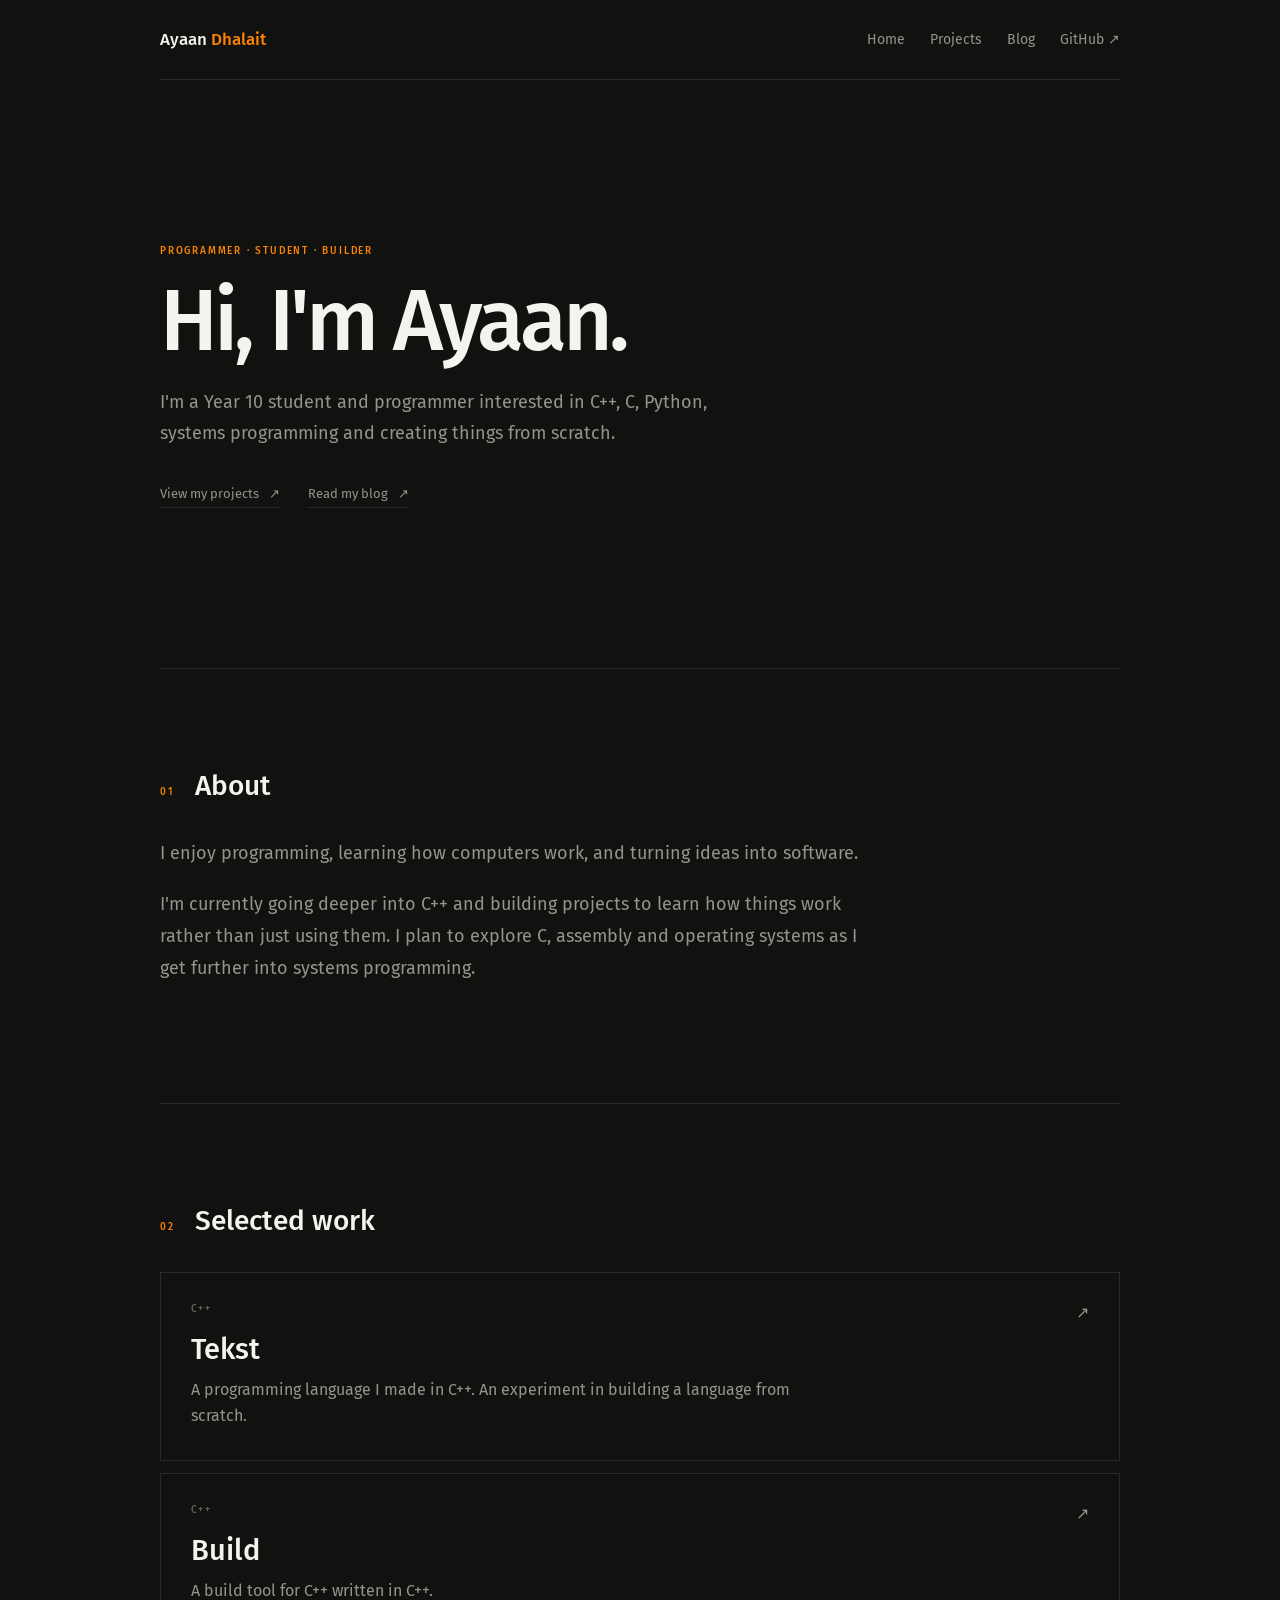
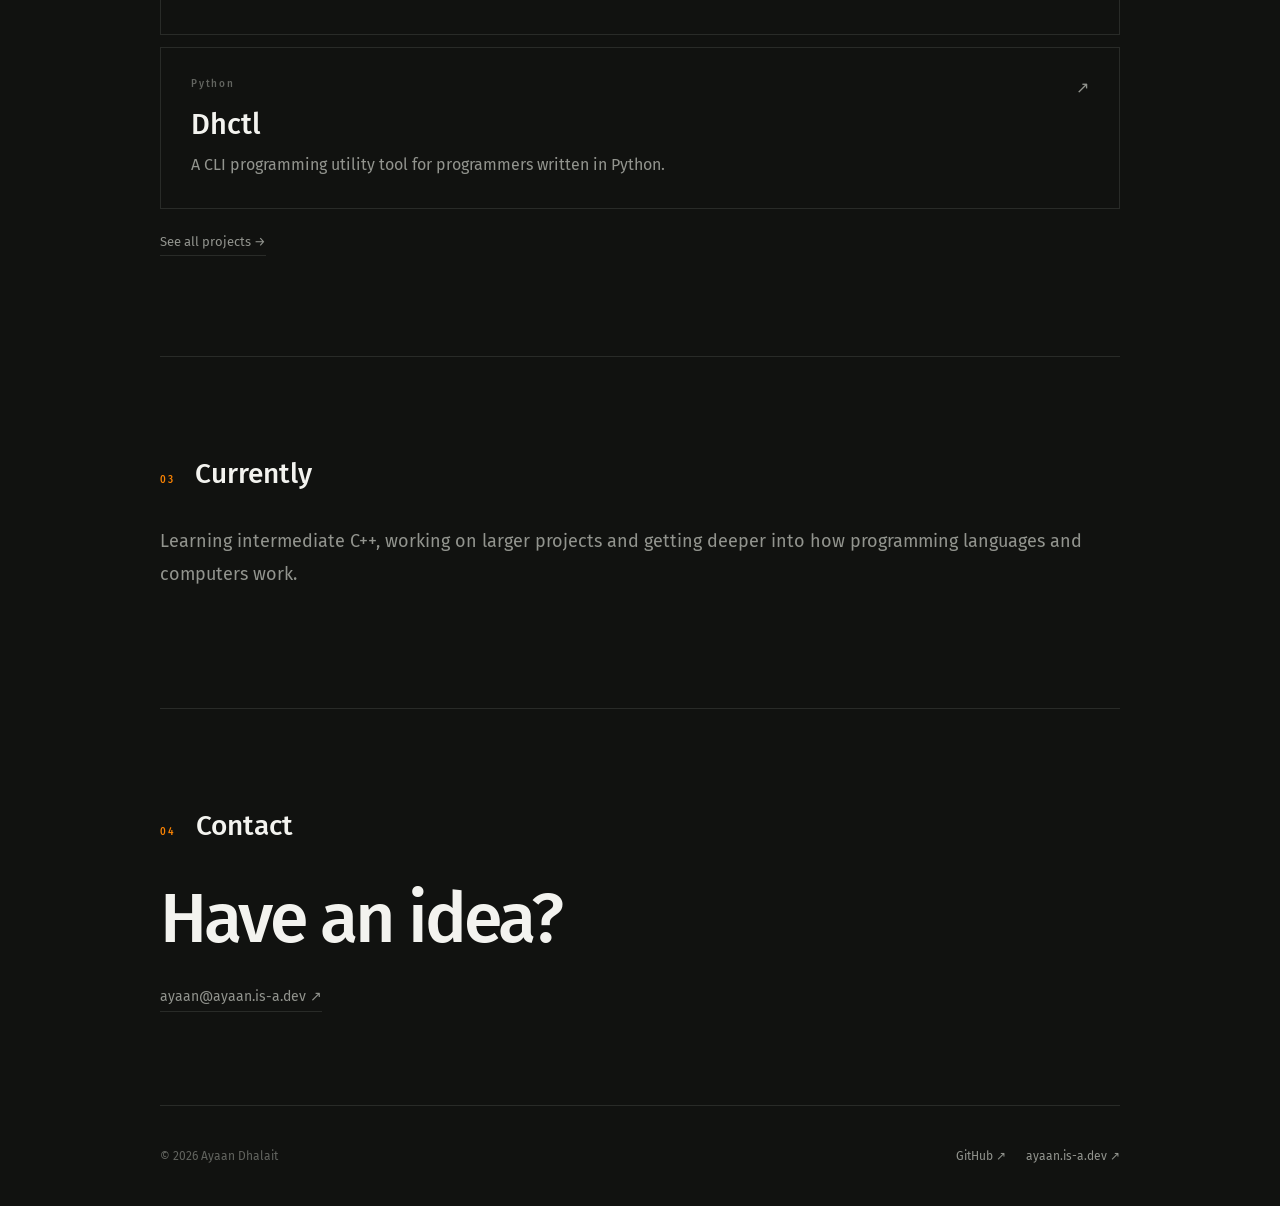
==== index.html @ 5a0cded9 "Add files via upload" ====
<!DOCTYPE html>
<html lang="en">
<head>
    <meta charset="UTF-8">
    <meta name="viewport" content="width=device-width, initial-scale=1.0">
    <title>Ayaan Dhalait</title>
    <link rel="stylesheet" href="/styles.css">
    <link rel="icon" type="image/x-icon" href="/favicon.ico">
</head>
<body>
    <main>
        <header>
            <a href="/" class="name">Ayaan <span>Dhalait</span></a>
            <nav>
                <a href="/">Home</a>
                <a href="/projects/">Projects</a>
                <a href="/blog/">Blog</a>
                <a href="https://github.com/ayaandh" target="_blank">GitHub ↗</a>
            </nav>
        </header>

        <section class="hero">
            <p class="eyebrow">PROGRAMMER · STUDENT · BUILDER</p>
            <h1>Hi, I'm Ayaan.</h1>
            <p class="intro">I'm a Year 10 student and programmer interested in C++, C, Python, systems programming and creating things from scratch.</p>
            <div class="links">
                <a href="/projects/">View my projects <span>↗</span></a>
                <a href="/blog/">Read my blog <span>↗</span></a>
            </div>
        </section>

        <section>
            <div class="section-title"><span>01</span><h2>About</h2></div>
            <div class="about">
                <p>I enjoy programming, learning how computers work, and turning ideas into software.</p>
                <p>I'm currently going deeper into C++ and building projects to learn how things work rather than just using them. I plan to explore C, assembly and operating systems as I get further into systems programming.</p>
            </div>
        </section>

        <section>
            <div class="section-title"><span>02</span><h2>Selected work</h2></div>
            <div class="projects">
                <a class="project" href="https://github.com/ayaandh/Tekst" target="_blank">
                    <div><p class="type">C++</p><h3>Tekst</h3><p>A programming language I made in C++. An experiment in building a language from scratch.</p></div>
                    <span class="arrow">↗</span>
                </a>
                <a class="project" href="https://github.com/ayaandh/Build" target="_blank">
                    <div><p class="type">C++</p><h3>Build</h3><p>A build tool for C++ written in C++.</p></div>
                    <span class="arrow">↗</span>
                </a>
                <a class="project" href="https://github.com/ayaandh/dhctl-source-code" target="_blank">
                    <div><p class="type">Python</p><h3>Dhctl</h3><p>A CLI programming utility tool for programmers written in Python.</p></div>
                    <span class="arrow">↗</span>
                </a>
            </div>
            <a class="more" href="/projects/">See all projects →</a>
        </section>

        <section class="now">
            <div class="section-title"><span>03</span><h2>Currently</h2></div>
            <p>Learning intermediate C++, working on larger projects and getting deeper into how programming languages and computers work.</p>
        </section>

        <section class="contact">
            <div class="section-title"><span>04</span><h2>Contact</h2></div>
            <h2 class="contact-title">Have an idea?</h2>
            <a href="mailto:ayaan@ayaan.is-a.dev">ayaan@ayaan.is-a.dev ↗</a>
        </section>

        <footer>
            <span>© 2026 Ayaan Dhalait</span>
            <div><a href="https://github.com/ayaandh" target="_blank">GitHub ↗</a><a href="https://ayaan.is-a.dev" target="_blank">ayaan.is-a.dev ↗</a></div>
        </footer>
    </main>
</body>
</html>
---- styles.css ----
@import url('https://fonts.googleapis.com/css2?family=Fira+Sans:wght@400;500;600&display=swap');

:root {
    --bg: #111210;
    --text: #f3f3ef;
    --muted: #92948e;
    --dim: #62645f;
    --border: #292b28;
    --hover: #171916;
    --orange: #fc8403;
}

* {
    box-sizing: border-box;
}

html {
    scroll-behavior: smooth;
}

body {
    margin: 0;
    background: var(--bg);
    color: var(--text);
    font-family: "Fira Sans", sans-serif;
}

main {
    width: min(960px, calc(100% - 40px));
    margin: auto;
}

a {
    color: inherit;
    text-decoration: none;
}

header {
    height: 80px;
    display: flex;
    align-items: center;
    justify-content: space-between;
    border-bottom: 1px solid var(--border);
}

.name {
    font-size: 17px;
    font-weight: 500;
}

.name span,
.eyebrow,
.type,
.section-title span {
    color: var(--orange);
}

nav {
    display: flex;
    gap: 25px;
}

nav a {
    color: var(--muted);
    font-size: 14px;
}

nav a:hover,
footer a:hover,
.links a:hover,
.more:hover {
    color: var(--text);
}

.hero {
    padding: 155px 0 160px;
    border-bottom: 1px solid var(--border);
}

.small-hero {
    padding: 125px 0 120px;
}

.eyebrow,
.type,
.section-title span {
    font-size: 10px;
    font-weight: 500;
    letter-spacing: 1.8px;
}

.hero h1 {
    margin: 22px 0;
    font-size: clamp(50px, 8vw, 86px);
    line-height: 1;
    font-weight: 500;
    letter-spacing: -4px;
}

.intro {
    max-width: 610px;
    margin: 0;
    color: var(--muted);
    font-size: 18px;
    line-height: 1.7;
}

.links {
    display: flex;
    gap: 28px;
    margin-top: 38px;
}

.links a,
.more {
    font-size: 13px;
    color: var(--muted);
    border-bottom: 1px solid var(--border);
    padding-bottom: 6px;
}

.links span {
    margin-left: 7px;
}

section:not(.hero) {
    padding: 100px 0;
    border-bottom: 1px solid var(--border);
}

.section-title {
    display: flex;
    align-items: baseline;
    gap: 20px;
    margin-bottom: 35px;
}

.section-title h2 {
    margin: 0;
    font-size: 28px;
    font-weight: 500;
}

.about {
    max-width: 700px;
}

.about p,
.now > p {
    margin: 0 0 18px;
    color: var(--muted);
    font-size: 18px;
    line-height: 1.8;
}

.projects {
    display: grid;
    gap: 12px;
}

.project {
    position: relative;
    display: block;
    padding: 30px;
    border: 1px solid var(--border);
    transition: background .2s ease, border-color .2s ease, transform .2s ease;
}

.project:hover {
    background: var(--hover);
    border-color: #383b36;
    transform: translateY(-2px);
}

.type {
    margin: 0 0 17px;
    color: var(--dim);
}

.project h3,
.post h3 {
    margin: 0 0 10px;
    font-size: 29px;
    font-weight: 500;
}

.project div > p:last-child,
.post div > p:last-child {
    max-width: 650px;
    margin: 0;
    color: var(--muted);
    line-height: 1.65;
}

.arrow {
    position: absolute;
    top: 30px;
    right: 30px;
    color: var(--muted);
}

.more {
    display: inline-block;
    margin-top: 25px;
}

.contact-title {
    margin: 0 0 25px;
    font-size: clamp(44px, 7vw, 70px);
    font-weight: 500;
    letter-spacing: -3px;
}

.contact > a {
    color: var(--muted);
    font-size: 14px;
    border-bottom: 1px solid var(--border);
    padding-bottom: 6px;
}

.post-list {
    border-top: 1px solid var(--border);
}

.post {
    display: grid;
    grid-template-columns: 55px 1fr;
    gap: 10px;
    padding: 30px 0;
    border-bottom: 1px solid var(--border);
}

.post > span {
    color: var(--orange);
    font-size: 11px;
}

.post .type {
    margin-top: 0;
}

footer {
    min-height: 100px;
    display: flex;
    align-items: center;
    justify-content: space-between;
    color: var(--dim);
    font-size: 12px;
}

footer div {
    display: flex;
    gap: 20px;
}

footer a {
    color: var(--muted);
}

@media (max-width: 600px) {
    main {
        width: calc(100% - 28px);
    }

    header {
        height: 72px;
    }

    nav {
        gap: 14px;
    }

    nav a:nth-child(4) {
        display: none;
    }

    .hero {
        padding: 110px 0 115px;
    }

    .small-hero {
        padding: 100px 0;
    }

    .hero h1 {
        font-size: 52px;
        letter-spacing: -3px;
    }

    .intro,
    .about p,
    .now > p {
        font-size: 16px;
    }

    .links {
        flex-direction: column;
        align-items: flex-start;
        gap: 18px;
    }

    section:not(.hero) {
        padding: 75px 0;
    }

    .project {
        padding: 25px;
    }

    .project h3,
    .post h3 {
        font-size: 25px;
    }

    footer {
        align-items: flex-start;
        flex-direction: column;
        justify-content: center;
        gap: 15px;
    }
}

main > h1,
main > p {
    width: 100%;
    max-width: 680px;
    margin-left: auto;
    margin-right: auto;
}

main > h1 {
    margin-top: 110px;
    margin-bottom: 45px;
    font-size: clamp(48px, 7vw, 76px);
    line-height: 1.02;
    font-weight: 500;
    letter-spacing: -3px;
}

main > p {
    margin-top: 0;
    margin-bottom: 28px;
    color: var(--muted);
    font-size: 18px;
    line-height: 1.8;
}

main > p:first-of-type {
    color: #c1c2bc;
}

main > p:last-of-type {
    margin-bottom: 110px;
}

@media (max-width: 600px) {
    main > h1,
    main > p {
        max-width: 100%;
    }

    main > h1 {
        margin-top: 75px;
        margin-bottom: 35px;
        font-size: 48px;
        letter-spacing: -2.5px;
    }

    main > p {
        font-size: 16px;
        line-height: 1.8;
    }

    main > p:last-of-type {
        margin-bottom: 75px;
    }
}
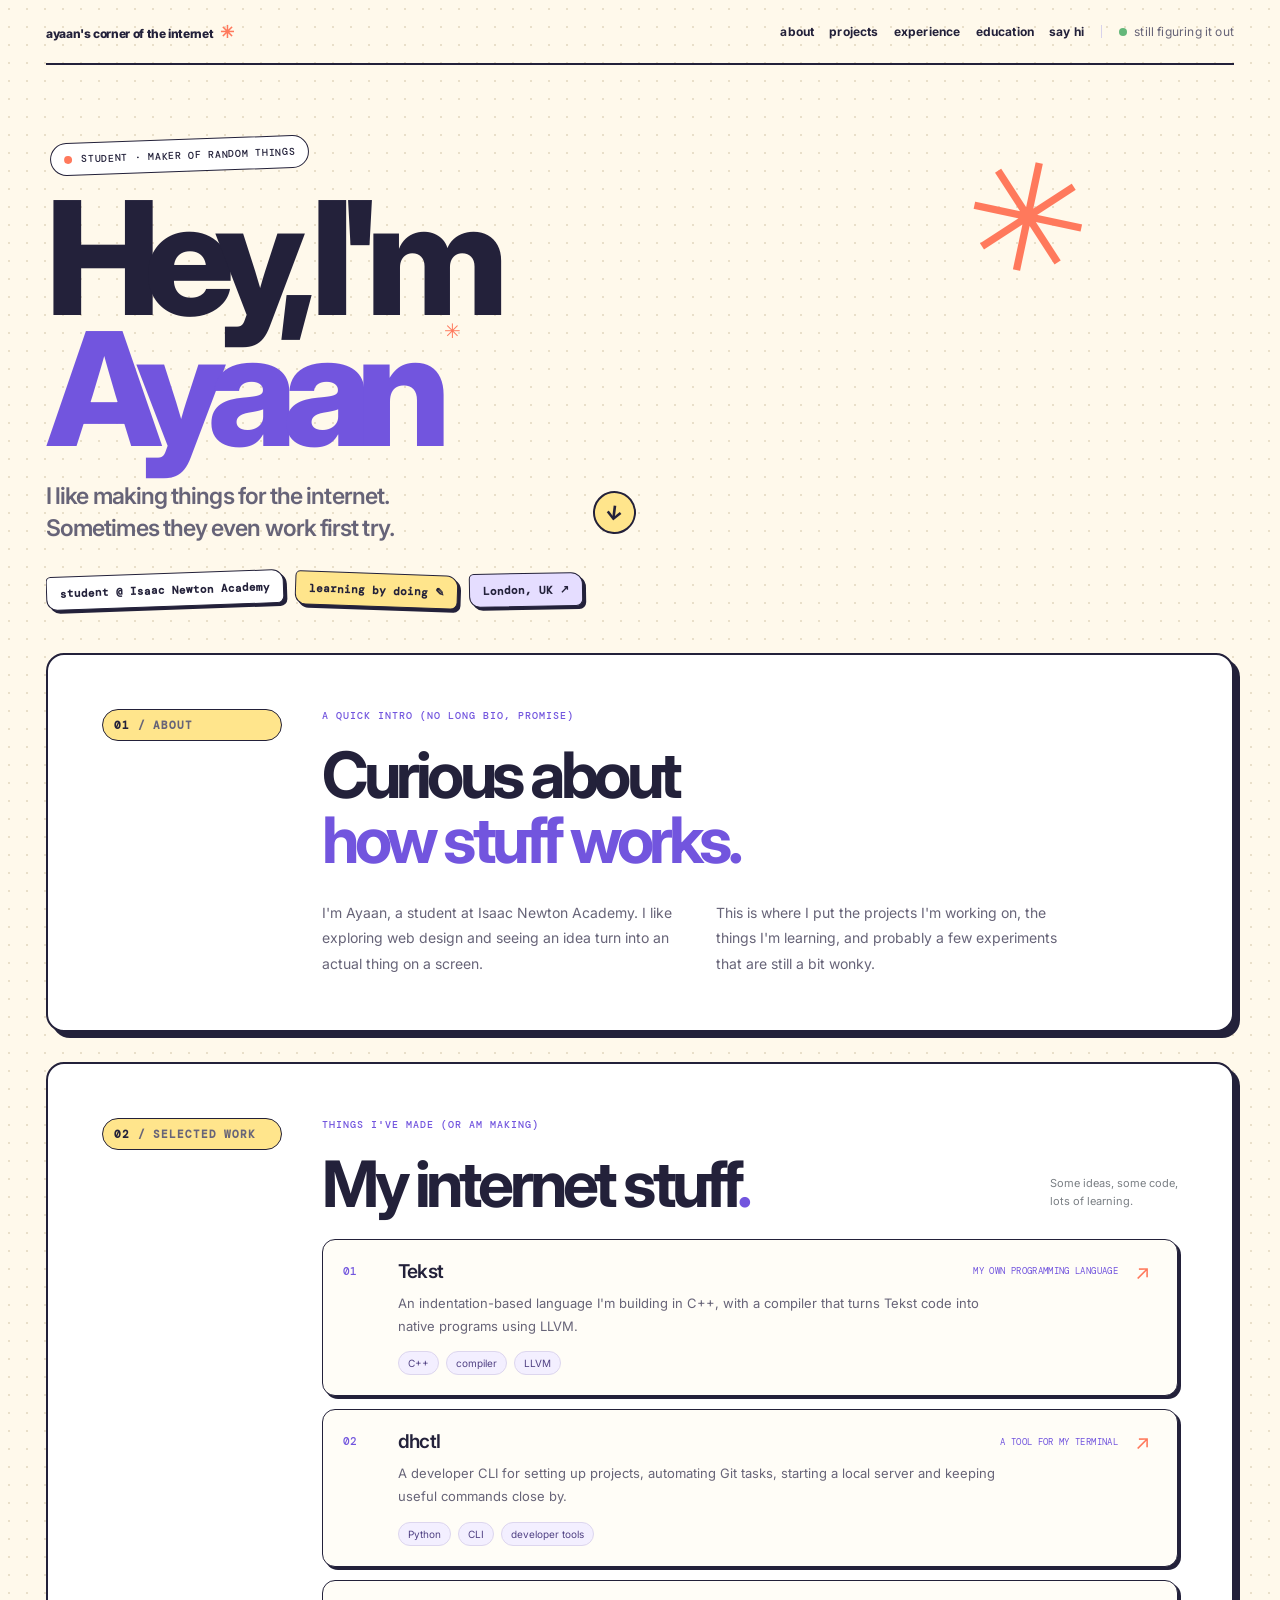
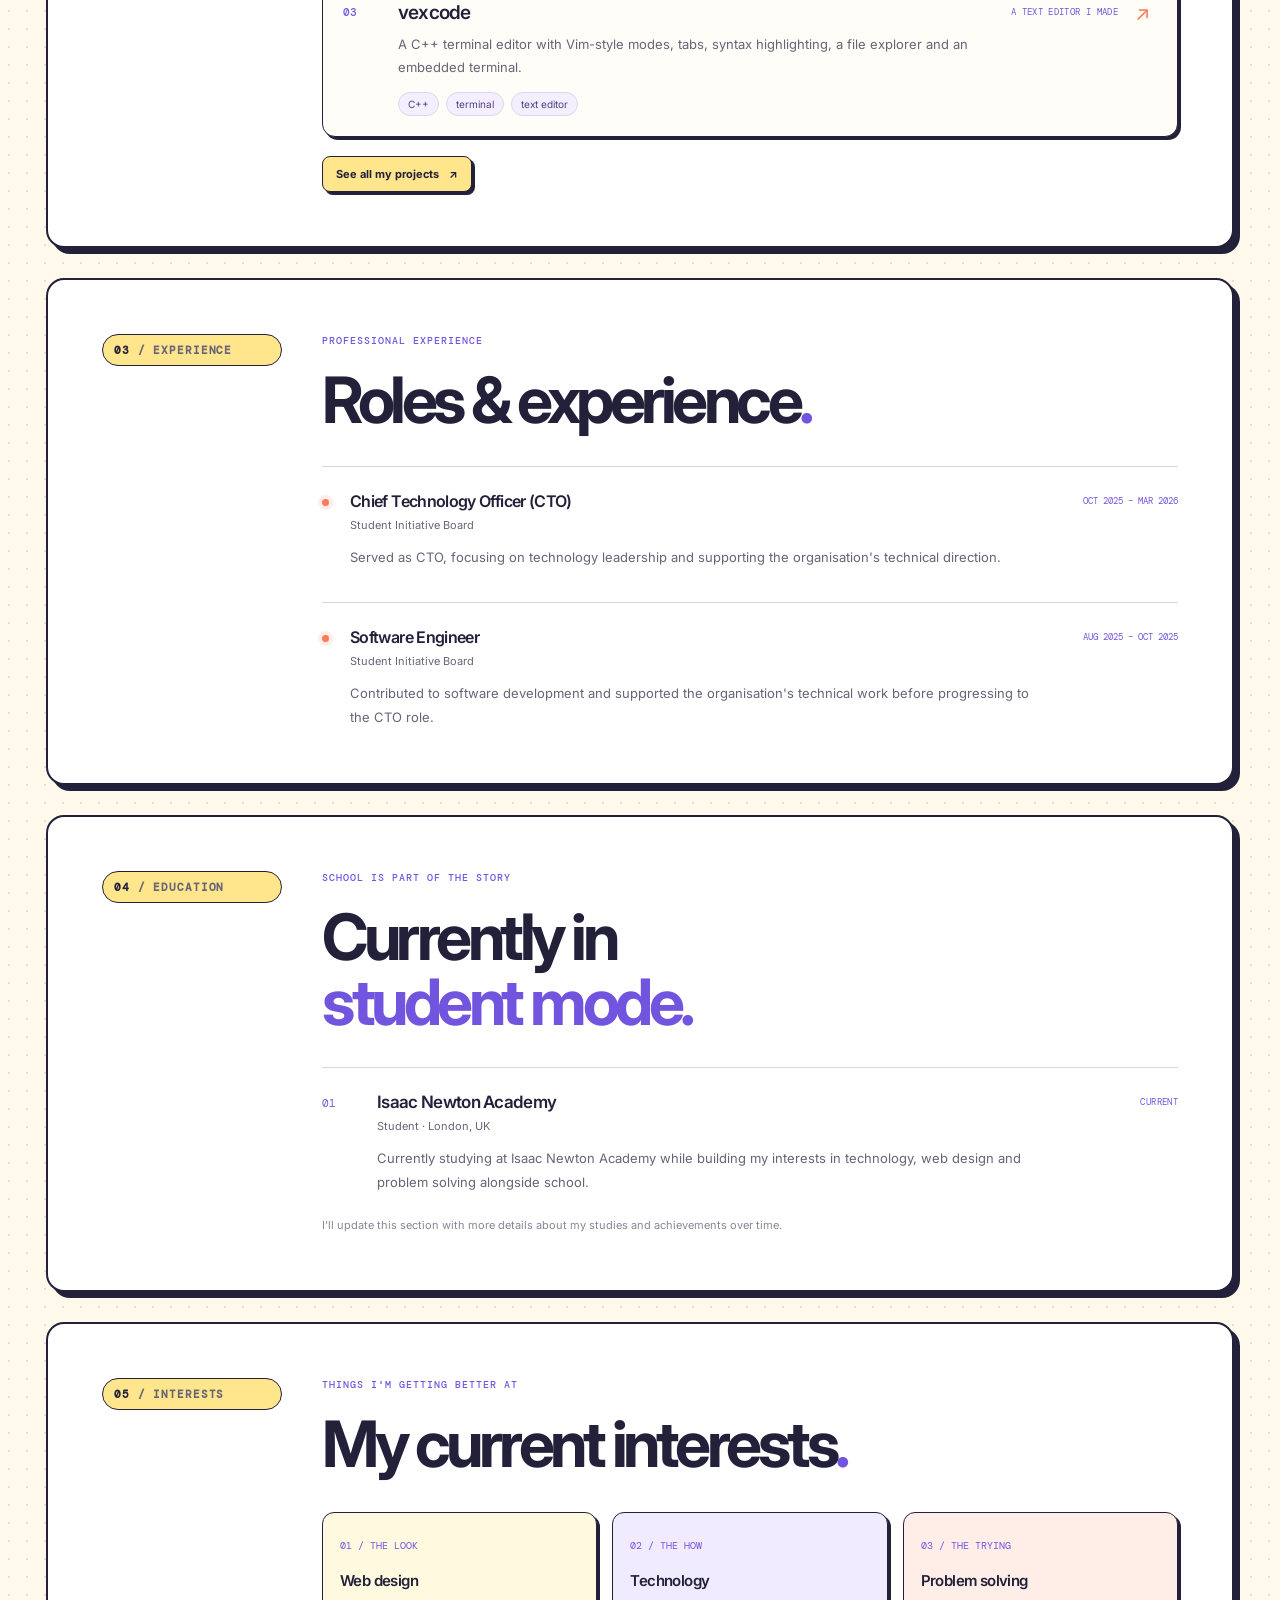
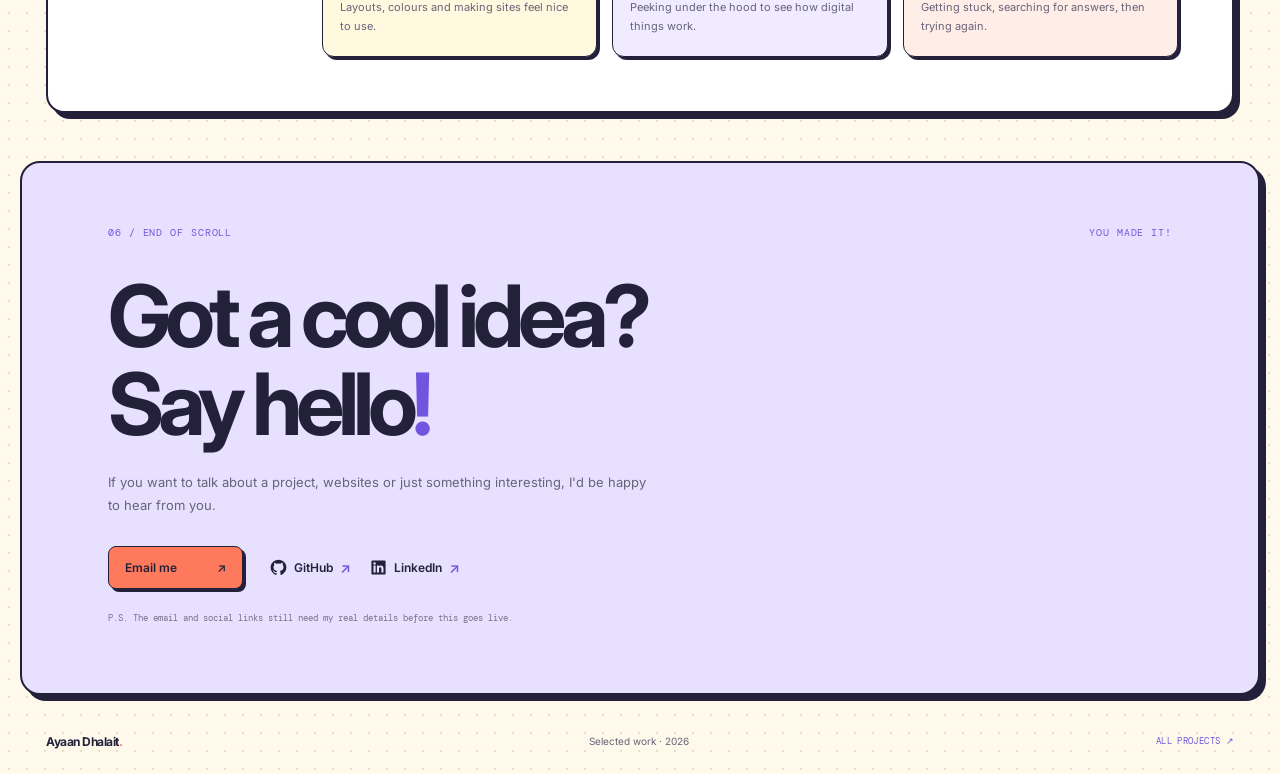
==== commit f3393fb8: "added new version" ====
--- a/index.html
+++ b/index.html
@@ -1,76 +1,173 @@
 <!DOCTYPE html>
 <html lang="en">
 <head>
-    <meta charset="UTF-8">
-    <meta name="viewport" content="width=device-width, initial-scale=1.0">
-    <title>Ayaan Dhalait</title>
-    <link rel="stylesheet" href="/styles.css">
-    <link rel="icon" type="image/x-icon" href="/favicon.ico">
+  <meta charset="UTF-8">
+  <meta name="viewport" content="width=device-width, initial-scale=1">
+  <meta name="description" content="Ayaan Dhalait — student portfolio, projects and interests in technology.">
+  <title>Ayaan Dhalait — Portfolio</title>
+  <link rel="stylesheet" href="style.css">
+  <script src="script.js" defer></script>
 </head>
 <body>
-    <main>
-        <header>
-            <a href="/" class="name">Ayaan <span>Dhalait</span></a>
-            <nav>
-                <a href="/">Home</a>
-                <a href="/projects/">Projects</a>
-                <a href="/blog/">Blog</a>
-                <a href="https://github.com/ayaandh" target="_blank">GitHub ↗</a>
-            </nav>
-        </header>
+  <header class="masthead" id="top">
+    <a class="place" href="#top">ayaan's corner of the internet <span aria-hidden="true">✳</span></a>
+    <div class="top-right">
+      <nav class="site-nav" aria-label="Main navigation">
+        <a href="#about">about</a>
+        <a href="projects/">projects</a>
+        <a href="#experience">experience</a>
+        <a href="#education">education</a>
+        <a href="#contact">say hi</a>
+      </nav>
+      <span class="top-rule" aria-hidden="true"></span>
+      <span class="availability"><i></i> still figuring it out</span>
+    </div>
+  </header>
 
-        <section class="hero">
-            <p class="eyebrow">PROGRAMMER · STUDENT · BUILDER</p>
-            <h1>Hi, I'm Ayaan.</h1>
-            <p class="intro">I'm a Year 10 student and programmer interested in C++, C, Python, systems programming and creating things from scratch.</p>
-            <div class="links">
-                <a href="/projects/">View my projects <span>↗</span></a>
-                <a href="/blog/">Read my blog <span>↗</span></a>
-            </div>
-        </section>
+  <main>
+    <section class="hero">
+      <div class="hero-kicker"><span class="blue-mark"></span> STUDENT · MAKER OF RANDOM THINGS</div>
+      <h1>Hey, I'm<br><span>Ayaan</span><sup>✳</sup></h1>
+      <div class="hero-bottom">
+        <p class="hero-statement">I like making things for the internet.<br>Sometimes they even work first try.</p>
+        <a class="round-link" href="#projects" aria-label="See my projects">↓</a>
+      </div>
+      <div class="hero-stickers" aria-label="A few things about me">
+        <span class="sticker sticker-school">student @ Isaac Newton Academy</span>
+        <span class="sticker sticker-learning">learning by doing ✎</span>
+        <span class="sticker sticker-location">London, UK ↗</span>
+      </div>
+      <span class="hero-spark" aria-hidden="true">✳</span>
+    </section>
+    <section class="content-section about" id="about">
+      <div class="section-index">01 <span>/ ABOUT</span></div>
+      <div class="section-main">
+        <p class="overline">A QUICK INTRO (NO LONG BIO, PROMISE)</p>
+        <h2>Curious about<br><span>how stuff works.</span></h2>
+        <div class="about-copy">
+          <p>I'm Ayaan, a student at Isaac Newton Academy. I like exploring web design and seeing an idea turn into an actual thing on a screen.</p>
+          <p>This is where I put the projects I'm working on, the things I'm learning, and probably a few experiments that are still a bit wonky.</p>
+        </div>
+      </div>
+    </section>
 
-        <section>
-            <div class="section-title"><span>01</span><h2>About</h2></div>
-            <div class="about">
-                <p>I enjoy programming, learning how computers work, and turning ideas into software.</p>
-                <p>I'm currently going deeper into C++ and building projects to learn how things work rather than just using them. I plan to explore C, assembly and operating systems as I get further into systems programming.</p>
-            </div>
-        </section>
+    <section class="content-section projects" id="projects">
+      <div class="section-index">02 <span>/ SELECTED WORK</span></div>
+      <div class="section-main">
+        <div class="section-heading-row">
+          <div>
+                <p class="overline">THINGS I'VE MADE (OR AM MAKING)</p>
+                <h2>My internet stuff<span class="blue-period">.</span></h2>
+          </div>
+              <p class="heading-note">Some ideas, some code,<br>lots of learning.</p>
+        </div>
+        <article class="project">
+          <div class="project-id">01</div>
+          <div class="project-info">
+                <div class="project-title-row"><h3>Tekst</h3><span class="status">MY OWN PROGRAMMING LANGUAGE</span></div>
+                <p>An indentation-based language I'm building in C++, with a compiler that turns Tekst code into native programs using LLVM.</p>
+                <div class="chips"><span>C++</span><span>compiler</span><span>LLVM</span></div>
+          </div>
+              <a class="project-symbol" href="https://github.com/ayaandh/Tekst" target="_blank" rel="noreferrer" aria-label="View Tekst on GitHub">↗</a>
+        </article>
+        <article class="project">
+          <div class="project-id">02</div>
+          <div class="project-info">
+                <div class="project-title-row"><h3>dhctl</h3><span class="status">A TOOL FOR MY TERMINAL</span></div>
+                <p>A developer CLI for setting up projects, automating Git tasks, starting a local server and keeping useful commands close by.</p>
+                <div class="chips"><span>Python</span><span>CLI</span><span>developer tools</span></div>
+          </div>
+              <a class="project-symbol" href="https://github.com/ayaandh/dhctl-source-code" target="_blank" rel="noreferrer" aria-label="View dhctl source code on GitHub">↗</a>
+        </article>
+        <article class="project">
+          <div class="project-id">03</div>
+          <div class="project-info">
+                <div class="project-title-row"><h3>vexcode</h3><span class="status">A TEXT EDITOR I MADE</span></div>
+                <p>A C++ terminal editor with Vim-style modes, tabs, syntax highlighting, a file explorer and an embedded terminal.</p>
+                <div class="chips"><span>C++</span><span>terminal</span><span>text editor</span></div>
+          </div>
+              <a class="project-symbol" href="https://github.com/ayaandh/vexcode" target="_blank" rel="noreferrer" aria-label="View vexcode on GitHub">↗</a>
+        </article>
+        <a class="all-projects-link" href="projects/">See all my projects <span aria-hidden="true">↗</span></a>
+      </div>
+    </section>
 
-        <section>
-            <div class="section-title"><span>02</span><h2>Selected work</h2></div>
-            <div class="projects">
-                <a class="project" href="https://github.com/ayaandh/Tekst" target="_blank">
-                    <div><p class="type">C++</p><h3>Tekst</h3><p>A programming language I made in C++. An experiment in building a language from scratch.</p></div>
-                    <span class="arrow">↗</span>
-                </a>
-                <a class="project" href="https://github.com/ayaandh/Build" target="_blank">
-                    <div><p class="type">C++</p><h3>Build</h3><p>A build tool for C++ written in C++.</p></div>
-                    <span class="arrow">↗</span>
-                </a>
-                <a class="project" href="https://github.com/ayaandh/dhctl-source-code" target="_blank">
-                    <div><p class="type">Python</p><h3>Dhctl</h3><p>A CLI programming utility tool for programmers written in Python.</p></div>
-                    <span class="arrow">↗</span>
-                </a>
-            </div>
-            <a class="more" href="/projects/">See all projects →</a>
-        </section>
+    <section class="content-section experience" id="experience">
+      <div class="section-index">03 <span>/ EXPERIENCE</span></div>
+      <div class="section-main">
+        <p class="overline">PROFESSIONAL EXPERIENCE</p>
+        <h2>Roles &amp; experience<span class="blue-period">.</span></h2>
+        <div class="experience-card">
+          <div class="timeline-mark"></div>
+          <div class="experience-text">
+            <div class="experience-top"><h3>Chief Technology Officer (CTO)</h3><span>OCT 2025 – MAR 2026</span></div>
+            <p class="muted">Student Initiative Board</p>
+            <p>Served as CTO, focusing on technology leadership and supporting the organisation's technical direction.</p>
+          </div>
+        </div>
+        <div class="experience-card">
+          <div class="timeline-mark"></div>
+          <div class="experience-text">
+            <div class="experience-top"><h3>Software Engineer</h3><span>AUG 2025 – OCT 2025</span></div>
+            <p class="muted">Student Initiative Board</p>
+            <p>Contributed to software development and supported the organisation's technical work before progressing to the CTO role.</p>
+          </div>
+        </div>
+      </div>
+    </section>
 
-        <section class="now">
-            <div class="section-title"><span>03</span><h2>Currently</h2></div>
-            <p>Learning intermediate C++, working on larger projects and getting deeper into how programming languages and computers work.</p>
-        </section>
 
-        <section class="contact">
-            <div class="section-title"><span>04</span><h2>Contact</h2></div>
-            <h2 class="contact-title">Have an idea?</h2>
-            <a href="mailto:ayaan@ayaan.is-a.dev">ayaan@ayaan.is-a.dev ↗</a>
-        </section>
+    <section class="content-section education" id="education">
+      <div class="section-index">04 <span>/ EDUCATION</span></div>
+      <div class="section-main">
+        <p class="overline">SCHOOL IS PART OF THE STORY</p>
+        <h2>Currently in<br><span>student mode.</span></h2>
+        <article class="education-card">
+          <div class="education-mark">01</div>
+          <div class="education-text">
+            <div class="education-top"><h3>Isaac Newton Academy</h3><span>CURRENT</span></div>
+            <p class="muted">Student · London, UK</p>
+            <p>Currently studying at Isaac Newton Academy while building my interests in technology, web design and problem solving alongside school.</p>
+          </div>
+        </article>
+        <p class="honest-note">I'll update this section with more details about my studies and achievements over time.</p>
+      </div>
+    </section>
 
-        <footer>
-            <span>© 2026 Ayaan Dhalait</span>
-            <div><a href="https://github.com/ayaandh" target="_blank">GitHub ↗</a><a href="https://ayaan.is-a.dev" target="_blank">ayaan.is-a.dev ↗</a></div>
-        </footer>
-    </main>
+    <section class="content-section skills" id="skills">
+      <div class="section-index">05 <span>/ INTERESTS</span></div>
+      <div class="section-main">
+        <p class="overline">THINGS I'M GETTING BETTER AT</p>
+        <h2>My current interests<span class="blue-period">.</span></h2>
+        <div class="skill-grid">
+          <div class="skill"><span>01 / THE LOOK</span><h3>Web design</h3><p>Layouts, colours and making sites feel nice to use.</p></div>
+          <div class="skill"><span>02 / THE HOW</span><h3>Technology</h3><p>Peeking under the hood to see how digital things work.</p></div>
+          <div class="skill"><span>03 / THE TRYING</span><h3>Problem solving</h3><p>Getting stuck, searching for answers, then trying again.</p></div>
+        </div>
+      </div>
+    </section>
+
+    <section class="contact-section" id="contact">
+      <div class="contact-top"><span>06 / END OF SCROLL</span><span>YOU MADE IT!</span></div>
+      <h2>Got a cool idea?<br>Say hello<span class="blue-period">!</span></h2>
+      <p>If you want to talk about a project, websites or just something interesting, I'd be happy to hear from you.</p>
+      <div class="contact-actions">
+        <a class="email-button" href="mailto:YOUR_EMAIL_HERE">Email me <span>↗</span></a>
+        <div class="socials">
+          <a href="https://github.com/ayaandh" target="_blank" rel="noreferrer" aria-label="GitHub profile" title="GitHub">
+            <svg viewBox="0 0 24 24" aria-hidden="true"><path d="M12 .9a11.1 11.1 0 0 0-3.51 21.63c.55.1.76-.24.76-.53v-2.08c-3.1.68-3.76-1.32-3.76-1.32-.5-1.29-1.23-1.63-1.23-1.63-1.01-.69.08-.68.08-.68 1.12.08 1.71 1.15 1.71 1.15.99 1.7 2.6 1.21 3.23.93.1-.72.39-1.21.7-1.49-2.47-.28-5.07-1.24-5.07-5.5 0-1.22.44-2.21 1.15-2.99-.12-.28-.5-1.42.11-2.95 0 0 .94-.3 3.05 1.14a10.6 10.6 0 0 1 5.55 0c2.11-1.44 3.05-1.14 3.05-1.14.61 1.53.23 2.67.11 2.95.72.78 1.15 1.77 1.15 2.99 0 4.27-2.61 5.21-5.09 5.49.4.35.75 1.02.75 2.06V22c0 .29.2.64.77.53A11.1 11.1 0 0 0 12 .9Z"/></svg>
+            GitHub <span>↗</span>
+          </a>
+          <a href="YOUR_LINKEDIN_URL" target="_blank" rel="noreferrer" aria-label="LinkedIn profile" title="LinkedIn">
+            <svg viewBox="0 0 24 24" aria-hidden="true"><path d="M20.45 2H3.55C2.69 2 2 2.68 2 3.52v16.96c0 .84.69 1.52 1.55 1.52h16.9c.86 0 1.55-.68 1.55-1.52V3.52c0-.84-.69-1.52-1.55-1.52ZM7.93 18.9H4.96V9.33h2.97v9.57ZM6.45 8.02a1.72 1.72 0 1 1 0-3.44 1.72 1.72 0 0 1 0 3.44ZM19.04 18.9h-2.96v-4.65c0-1.11-.02-2.54-1.55-2.54-1.55 0-1.79 1.21-1.79 2.46v4.73H9.78V9.33h2.84v1.31h.04c.4-.75 1.36-1.55 2.8-1.55 3 0 3.58 1.98 3.58 4.56v5.25Z"/></svg>
+            LinkedIn <span>↗</span>
+          </a>
+        </div>
+      </div>
+      <p class="contact-small">P.S. The email and social links still need my real details before this goes live.</p>
+    </section>
+  </main>
+
+  <footer><a class="footer-name" href="#top">Ayaan Dhalait<span>.</span></a><span>Selected work · 2026</span><a href="projects/">ALL PROJECTS ↗</a></footer>
 </body>
 </html>
--- a/style.css
+++ b/style.css
@@ -0,0 +1,295 @@
+@import url('https://fonts.googleapis.com/css2?family=DM+Mono:wght@400;500&family=Inter:wght@400;500;600;700;800&display=swap');
+
+:root{--blue:rgb(247, 102, 6);--ink:#202124;--muted:#73777d;--line:#d8dadd;--paper:#fff;--soft:#f6f8fa}
+*{box-sizing:border-box}
+html{scroll-behavior:smooth;scroll-padding-top:24px}
+body{margin:0;background:var(--paper);color:var(--ink);font-family:Inter,Arial,sans-serif;-webkit-font-smoothing:antialiased}
+a{color:inherit;text-decoration:none}
+.masthead{width:min(1200px,calc(100% - 92px));margin:auto;min-height:53px;border-bottom:1px solid #bfc2c5;display:flex;align-items:center;justify-content:space-between;font-size:12px;color:#666b70;letter-spacing:.015em}
+.top-right{display:flex;align-items:center;gap:15px}.top-right a:hover{color:var(--blue)}.top-rule{height:13px;width:1px;background:var(--line)}.availability{display:flex;align-items:center;gap:7px}.availability i{display:inline-block;width:6px;height:6px;background:var(--blue);border-radius:50%}
+.hero{width:min(1200px,calc(100% - 92px));margin:auto;padding:53px 0 27px;min-height:425px;display:flex;flex-direction:column;justify-content:center}
+.hero-kicker,.overline,.section-index,.hero-meta,.status,.contact-top,.experience-top>span,footer>a:last-child,.contact-small{font-family:"DM Mono",monospace}
+.hero-kicker{font-size:11px;font-weight:500;letter-spacing:.045em;order:2;margin-top:20px;display:flex;align-items:center;gap:9px}.blue-mark{width:7px;height:7px;background:var(--blue);display:inline-block}
+h1{order:1;margin:0;font-size:clamp(76px,11.2vw,148px);line-height:.79;letter-spacing:-.095em;font-weight:800;color:var(--ink)}
+h1 span{color:var(--ink)}h1 sup{font-size:13px;letter-spacing:0;vertical-align:top;margin-left:9px;color:#747a80;font-weight:500}
+.hero-bottom{display:flex;justify-content:space-between;align-items:flex-end;margin-top:27px}.hero-statement{font-size:clamp(17px,2.2vw,25px);line-height:1.4;letter-spacing:-.045em;margin:0;font-weight:500}
+.round-link{border:1px solid var(--line);width:43px;height:43px;border-radius:50%;display:grid;place-items:center;color:var(--blue);font-size:20px;transition:background .2s,color .2s,border-color .2s}.round-link:hover{background:var(--blue);color:#fff;border-color:var(--blue)}
+.hero-meta{display:flex;justify-content:space-between;border-top:1px solid var(--line);margin-top:46px;padding-top:11px;font-size:9px;letter-spacing:.08em;color:#81858a}
+.blue-strip{height:30px;display:flex;justify-content:space-around;align-items:center;gap:20px;overflow:hidden;background:#f4f6f7;color:#6d747a;font:10px "DM Mono",monospace;letter-spacing:.12em;white-space:nowrap}
+.content-section{width:min(1200px,calc(100% - 92px));margin:auto;padding:85px 0;border-bottom:1px solid var(--line);display:grid;grid-template-columns:180px minmax(0,1fr);gap:45px}
+.section-index{font-size:11px;color:var(--blue);letter-spacing:.08em;padding-top:6px}.section-index span{color:#777d82}
+.section-main{min-width:0}.overline{font-size:10px;color:var(--blue);letter-spacing:.1em;margin:0 0 20px}
+h2{font-size:clamp(36px,5vw,65px);letter-spacing:-.075em;line-height:1.02;font-weight:700;margin:0 0 28px;color:var(--ink)}
+h2 span:not(.blue-period){color:#8a8e92}.blue-period{color:var(--blue)}
+.about-copy{display:grid;grid-template-columns:1fr 1fr;gap:28px;max-width:760px}.about-copy p,.section-main>p:not(.overline){font-size:14px;line-height:1.8;color:#5c6268;margin:0}
+.section-heading-row{display:flex;justify-content:space-between;align-items:flex-end;gap:20px}.section-heading-row h2{margin-bottom:0}.heading-note{font-size:11px;line-height:1.7;color:#7a7f84;margin:0 0 5px}
+.project{display:grid;grid-template-columns:38px minmax(0,1fr) 22px;gap:17px;padding:25px 0;border-top:1px solid var(--line);margin-top:25px;transition:padding .2s}.project:hover{padding-left:8px}.project+.project{margin-top:0}
+.project-id{font:11px "DM Mono",monospace;color:var(--blue);padding-top:4px}.project-title-row,.experience-top{display:flex;align-items:center;justify-content:space-between;gap:15px}
+.project h3,.experience-card h3,.skill h3{font-size:19px;letter-spacing:-.04em;margin:0;font-weight:600}.status{font-size:9px;color:#81868b;letter-spacing:.04em;white-space:nowrap}
+.project-info>p{max-width:620px;font-size:13px;line-height:1.75;color:#666c72;margin:9px 0 14px}.chips{display:flex;gap:7px;flex-wrap:wrap}.chips span{font-size:10px;padding:5px 9px;background:#f7f8f9;border:1px solid #e3e5e7;color:#5f6870}.project-symbol{font-size:20px;color:var(--blue);padding-top:0}
+.experience-card{display:grid;grid-template-columns:12px 1fr;gap:16px;border-top:1px solid var(--line);padding-top:24px;margin-top:33px}.timeline-mark{width:7px;height:7px;border-radius:50%;background:var(--blue);margin-top:8px}.experience-card h3{font-size:16px}.experience-top>span{font-size:9px;color:#8a8e92}.muted{color:#8a8e92;font-size:11px!important;margin:7px 0 14px!important}.experience-text>p:last-child{max-width:690px;color:#60666c;font-size:13px;line-height:1.8;margin:0}.honest-note{margin-top:22px!important;font-size:11px!important;color:#898e93!important}
+.skill-grid{display:grid;grid-template-columns:repeat(3,minmax(0,1fr));gap:12px;margin-top:36px}.skill{border:1px solid var(--line);padding:20px 17px;min-height:145px;transition:border-color .2s,transform .2s}.skill:hover{border-color:var(--blue);transform:translateY(-3px)}.skill>span{font:10px "DM Mono",monospace;color:var(--blue)}.skill h3{font-size:15px;margin:18px 0 8px}.skill p{font-size:11px;line-height:1.7;color:#777d82;margin:0}
+.contact-section{background:#f7f8f9;padding:70px max(46px,calc((100% - 1200px)/2)) 64px;border-top:1px solid var(--line)}
+.contact-top{display:flex;justify-content:space-between;font-size:10px;letter-spacing:.09em;color:var(--blue);margin-bottom:34px}
+.contact-section h2{font-size:clamp(43px,7vw,86px);margin-bottom:22px}.contact-section>p{font-size:13px;line-height:1.8;color:#656b71;max-width:540px}
+.contact-actions{display:flex;align-items:center;gap:27px;flex-wrap:wrap;margin-top:28px}.email-button{display:flex;align-items:center;gap:36px;background:var(--blue);color:#fff;font-size:12px;font-weight:600;padding:13px 16px;min-width:135px;justify-content:space-between;transition:background .2s}.email-button:hover{background:#008fd5}
+.socials{display:flex;gap:19px}.socials a{display:flex;align-items:center;gap:7px;font-size:12px;font-weight:600;transition:color .2s}.socials a:hover{color:var(--blue)}.socials svg{width:17px;height:17px;fill:currentColor}.socials a span{color:var(--blue);font-size:14px}.contact-small{font-size:9px!important;color:#92979c!important;margin-top:21px!important}
+footer{width:min(1200px,calc(100% - 92px));margin:auto;min-height:65px;display:flex;align-items:center;justify-content:space-between;gap:20px;color:#83888d;font-size:10px}
+.footer-name{font-weight:700;color:var(--ink);font-size:12px;letter-spacing:-.04em}.footer-name span{color:var(--blue)}footer>a:last-child{font-size:9px;letter-spacing:.04em}footer a:hover{color:var(--blue)}
+@media(max-width:760px){.masthead,.hero,.content-section,footer{width:calc(100% - 36px)}.hero{padding-top:68px;min-height:375px}.hero-meta{font-size:8px}.hero-meta span:last-child{text-align:right}.content-section{grid-template-columns:1fr;gap:18px;padding:57px 0}.section-index{padding:0}.about-copy{grid-template-columns:1fr;gap:12px}.section-heading-row{align-items:flex-start;flex-direction:column}.heading-note br{display:none}.skill-grid{grid-template-columns:1fr}.skill{min-height:0}.contact-section{padding:55px 18px}.project-title-row,.experience-top{align-items:flex-start;flex-direction:column;gap:5px}.project{grid-template-columns:25px minmax(0,1fr) 18px;gap:11px}.project h3{font-size:17px}.blue-strip{justify-content:flex-start;padding-left:20px;gap:45px}.blue-strip span:nth-child(3){display:none}}
+@media(max-width:420px){h1{font-size:72px}.hero-kicker{font-size:9px}.top-right{gap:8px}.availability{font-size:10px}.top-rule{display:none}.contact-actions{align-items:flex-start;flex-direction:column}.socials{gap:15px}.hero-meta span:last-child{max-width:150px}.contact-top{font-size:9px}}
+@media(prefers-reduced-motion:reduce){html{scroll-behavior:auto}*,*::before,*::after{transition:none!important}}
+
+
+.education-card{display:grid;grid-template-columns:38px minmax(0,1fr);gap:17px;padding-top:24px;margin-top:33px;border-top:1px solid var(--line)}
+.education-mark{font:11px "DM Mono",monospace;color:var(--blue);padding-top:4px}
+.education-top{display:flex;align-items:center;justify-content:space-between;gap:15px}
+.education-top h3{font-size:17px;letter-spacing:-.04em;margin:0;font-weight:600}
+.education-top>span{font:9px "DM Mono",monospace;color:#81868b;letter-spacing:.04em}
+.education-text>p:last-child{max-width:690px;color:#60666c;font-size:13px;line-height:1.8;margin:0}
+
+/* A little less CV, a little more notebook. */
+:root{
+  --blue:#7255de;
+  --ink:#23213a;
+  --muted:#676478;
+  --line:#d8d2eb;
+  --paper:#fff9eb;
+  --soft:#fff;
+  --orange:#ff795c;
+  --yellow:#ffe58c;
+}
+body{
+  background-color:var(--paper);
+  background-image:radial-gradient(#e9dfc9 1px,transparent 1px);
+  background-size:18px 18px;
+  color:var(--ink);
+}
+.masthead{
+  width:min(1200px,calc(100% - 92px));
+  min-height:65px;
+  border-bottom:2px solid var(--ink);
+  color:var(--ink);
+  font-size:12px;
+}
+.place{font-weight:800;letter-spacing:-.03em;color:var(--ink)}
+.place span{color:var(--orange);font-size:17px;margin-left:4px}
+.top-right{gap:17px}
+.site-nav{display:flex;gap:15px}
+.site-nav a{font-weight:700}
+.site-nav a:hover{color:var(--blue)}
+.availability{color:var(--muted)}
+.availability i{background:#64b779;width:8px;height:8px}
+.hero{
+  position:relative;
+  width:min(1200px,calc(100% - 92px));
+  min-height:500px;
+  padding:74px 0 46px;
+  align-items:flex-start;
+  justify-content:center;
+  overflow:hidden;
+}
+.hero-kicker{
+  order:0;
+  margin:0 0 20px 4px;
+  padding:9px 13px;
+  border:1px solid var(--ink);
+  border-radius:999px;
+  background:#fff;
+  color:var(--ink);
+  font-size:10px;
+  letter-spacing:.07em;
+  transform:rotate(-2deg);
+}
+.blue-mark{background:var(--orange);border-radius:50%;width:8px;height:8px}
+h1{
+  order:0;
+  color:var(--ink);
+  font-size:clamp(82px,12.5vw,158px);
+  line-height:.83;
+  letter-spacing:-.1em;
+}
+h1 span{color:var(--blue)}
+h1 sup{color:var(--orange);font-size:20px;vertical-align:top}
+.hero-bottom{
+  order:0;
+  width:min(590px,100%);
+  align-items:center;
+  margin-top:26px;
+}
+.hero-statement{
+  color:var(--muted);
+  font-size:clamp(17px,2.1vw,23px);
+  font-weight:600;
+  letter-spacing:-.04em;
+}
+.round-link{
+  border:2px solid var(--ink);
+  background:var(--yellow);
+  color:var(--ink);
+  font-weight:800;
+  transform:rotate(7deg);
+}
+.round-link:hover{background:var(--orange);border-color:var(--ink);color:var(--ink)}
+.hero-stickers{display:flex;flex-wrap:wrap;gap:11px;margin-top:28px}
+.sticker{
+  display:inline-block;
+  padding:9px 13px;
+  border:1.5px solid var(--ink);
+  border-radius:5px 12px 7px 11px;
+  background:#fff;
+  box-shadow:3px 3px 0 var(--ink);
+  color:var(--ink);
+  font:600 11px "DM Mono",monospace;
+  transform:rotate(-2deg);
+}
+.sticker-learning{background:var(--yellow);transform:rotate(2deg)}
+.sticker-location{background:#e5ddff;transform:rotate(-1deg)}
+.hero-spark{
+  position:absolute;
+  top:77px;
+  right:12%;
+  color:var(--orange);
+  font-size:clamp(80px,13vw,150px);
+  line-height:1;
+  transform:rotate(12deg);
+  animation:wiggle 3.4s ease-in-out infinite;
+}
+@keyframes wiggle{50%{transform:rotate(-8deg) scale(1.06)}}
+.content-section{
+  width:min(1200px,calc(100% - 92px));
+  padding:54px;
+  margin:0 auto 30px;
+  gap:40px;
+  border:2px solid var(--ink);
+  border-radius:18px;
+  background:#fff;
+  box-shadow:6px 6px 0 var(--ink);
+}
+.section-index{
+  display:table;
+  height:max-content;
+  padding:8px 11px;
+  border:1px solid var(--ink);
+  border-radius:999px;
+  background:var(--yellow);
+  color:var(--ink);
+  font-weight:700;
+}
+.section-index span{color:var(--muted)}
+.overline{color:var(--blue);font-weight:500}
+h2{color:var(--ink);letter-spacing:-.07em}
+h2 span:not(.blue-period){color:var(--blue)}
+.about-copy p,.section-main>p:not(.overline){color:var(--muted)}
+.project{
+  position:relative;
+  border:1.5px solid var(--ink);
+  border-radius:13px;
+  background:#fffdf7;
+  padding:20px;
+  margin-top:23px;
+  box-shadow:3px 3px 0 var(--ink);
+}
+.project+.project{margin-top:13px}
+.project:hover{padding-left:24px;transform:rotate(-.4deg)}
+.project-id{font-weight:500}
+.project h3,.experience-card h3,.skill h3{color:var(--ink)}
+.status{color:var(--blue)}
+.project-info>p{color:var(--muted)}
+.chips span{
+  border:1px solid #ddd6ee;
+  border-radius:999px;
+  background:#f3efff;
+  color:#514284;
+}
+.project-symbol{color:var(--orange)}
+.all-projects-link{
+  display:inline-flex;
+  align-items:center;
+  gap:10px;
+  margin-top:19px;
+  padding:10px 13px;
+  border:1.5px solid var(--ink);
+  border-radius:8px;
+  background:var(--yellow);
+  box-shadow:3px 3px 0 var(--ink);
+  font-size:11px;
+  font-weight:700;
+  transition:transform .15s,box-shadow .15s;
+}
+.all-projects-link:hover{transform:translate(2px,2px);box-shadow:none}
+.experience-card,.education-card{border-color:var(--line)}
+.timeline-mark{background:var(--orange);box-shadow:0 0 0 4px #ffede8}
+.experience-top>span,.education-top>span{color:var(--blue)}
+.muted,.experience-text>p:last-child,.education-text>p:last-child{color:var(--muted)!important}
+.honest-note{color:#8a8597!important}
+.skill-grid{gap:15px}
+.skill{
+  border:1.5px solid var(--ink);
+  border-radius:12px;
+  background:#fff9df;
+  box-shadow:3px 3px 0 var(--ink);
+}
+.skill:nth-child(2){background:#f0ebff}
+.skill:nth-child(3){background:#ffede8}
+.skill:hover{border-color:var(--ink);transform:translateY(-4px) rotate(-1deg)}
+.skill>span{color:var(--blue)}
+.skill p{color:var(--muted)}
+.contact-section{
+  position:relative;
+  overflow:hidden;
+  border:2px solid var(--ink);
+  border-radius:20px;
+  background:#e7e0ff;
+  box-shadow:6px 6px 0 var(--ink);
+  margin:48px auto 14px;
+  width:min(1292px,calc(100% - 40px));
+  padding:63px max(46px,calc((100% - 1108px)/2)) 58px;
+}
+.contact-top{color:var(--blue)}
+.contact-section h2{color:var(--ink)}
+.contact-section>p{color:var(--muted)}
+.email-button{
+  border:1.5px solid var(--ink);
+  border-radius:8px;
+  background:var(--orange);
+  color:var(--ink);
+  box-shadow:3px 3px 0 var(--ink);
+}
+.email-button:hover{background:var(--yellow)}
+.socials a:hover{color:var(--blue)}
+.socials a span{color:var(--blue)}
+.contact-small{color:#77718a!important}
+footer{color:var(--muted)}
+.footer-name{color:var(--ink)}
+.footer-name span{color:var(--orange)}
+footer>a:last-child{color:var(--blue)}
+@media(max-width:760px){
+  .masthead,.hero,.content-section,footer{width:calc(100% - 36px)}
+  .masthead{min-height:58px;height:auto;padding:10px 0;flex-wrap:wrap;gap:4px}
+  .top-right{width:100%;justify-content:flex-start}
+  .site-nav{gap:13px;flex-wrap:wrap}
+  .availability,.top-rule{display:none}
+  .hero{min-height:440px;padding:66px 0 35px}
+  .hero-spark{right:1%;top:60px;font-size:75px}
+  .content-section{padding:29px 22px;margin-bottom:22px;gap:18px}
+  .section-index{font-size:10px}
+  .contact-section{width:calc(100% - 24px);padding:48px 22px;margin-top:35px}
+}
+@media(max-width:420px){
+  .masthead,.hero,.content-section,footer{width:calc(100% - 28px)}
+  .place{font-size:10px}
+  .top-right{gap:0}
+  .site-nav{gap:8px;font-size:10px}
+  .hero{min-height:400px}
+  h1{font-size:72px}
+  .hero-kicker{font-size:8px}
+  .hero-stickers{gap:8px}
+  .sticker{font-size:9px;padding:8px 9px}
+  .project{padding:15px}
+  .project:hover{padding-left:19px}
+  .contact-section{width:calc(100% - 16px);padding:42px 16px}
+}
+@media(prefers-reduced-motion:reduce){
+  .hero-spark{animation:none}
+}
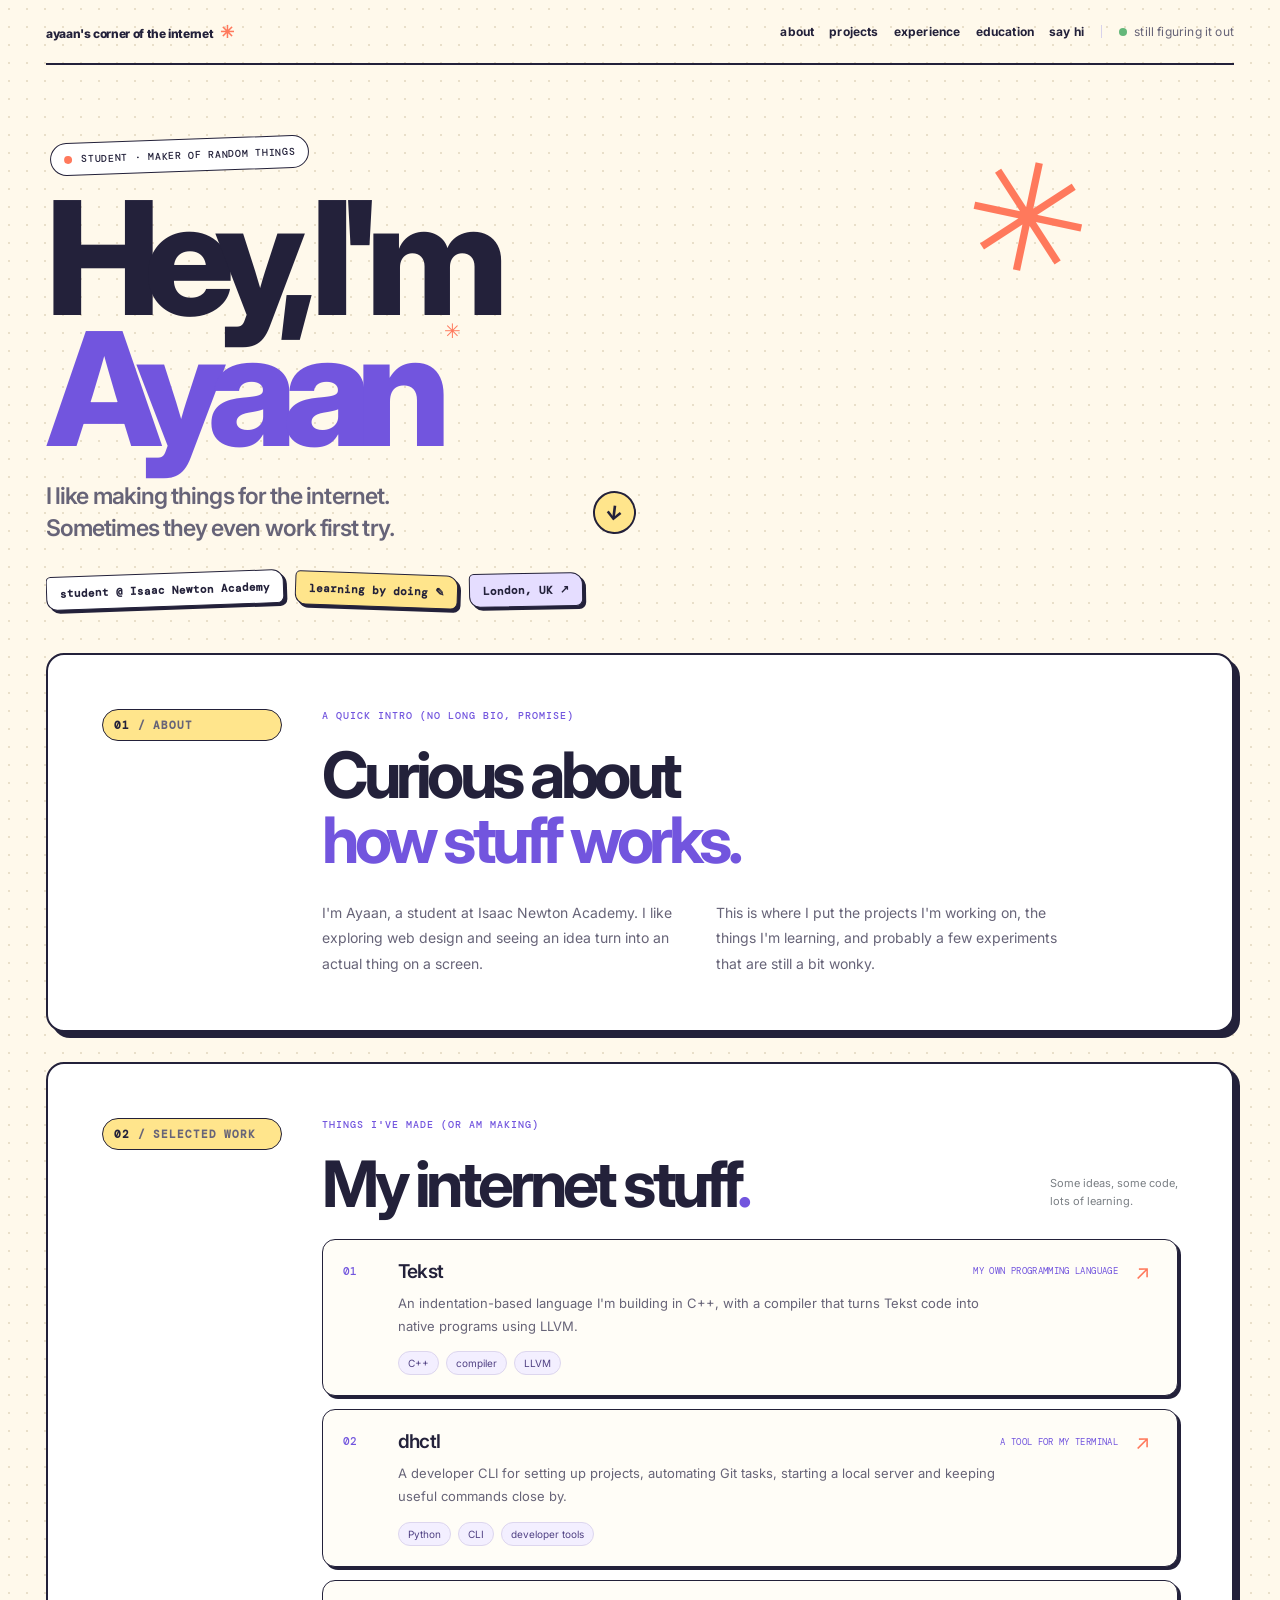
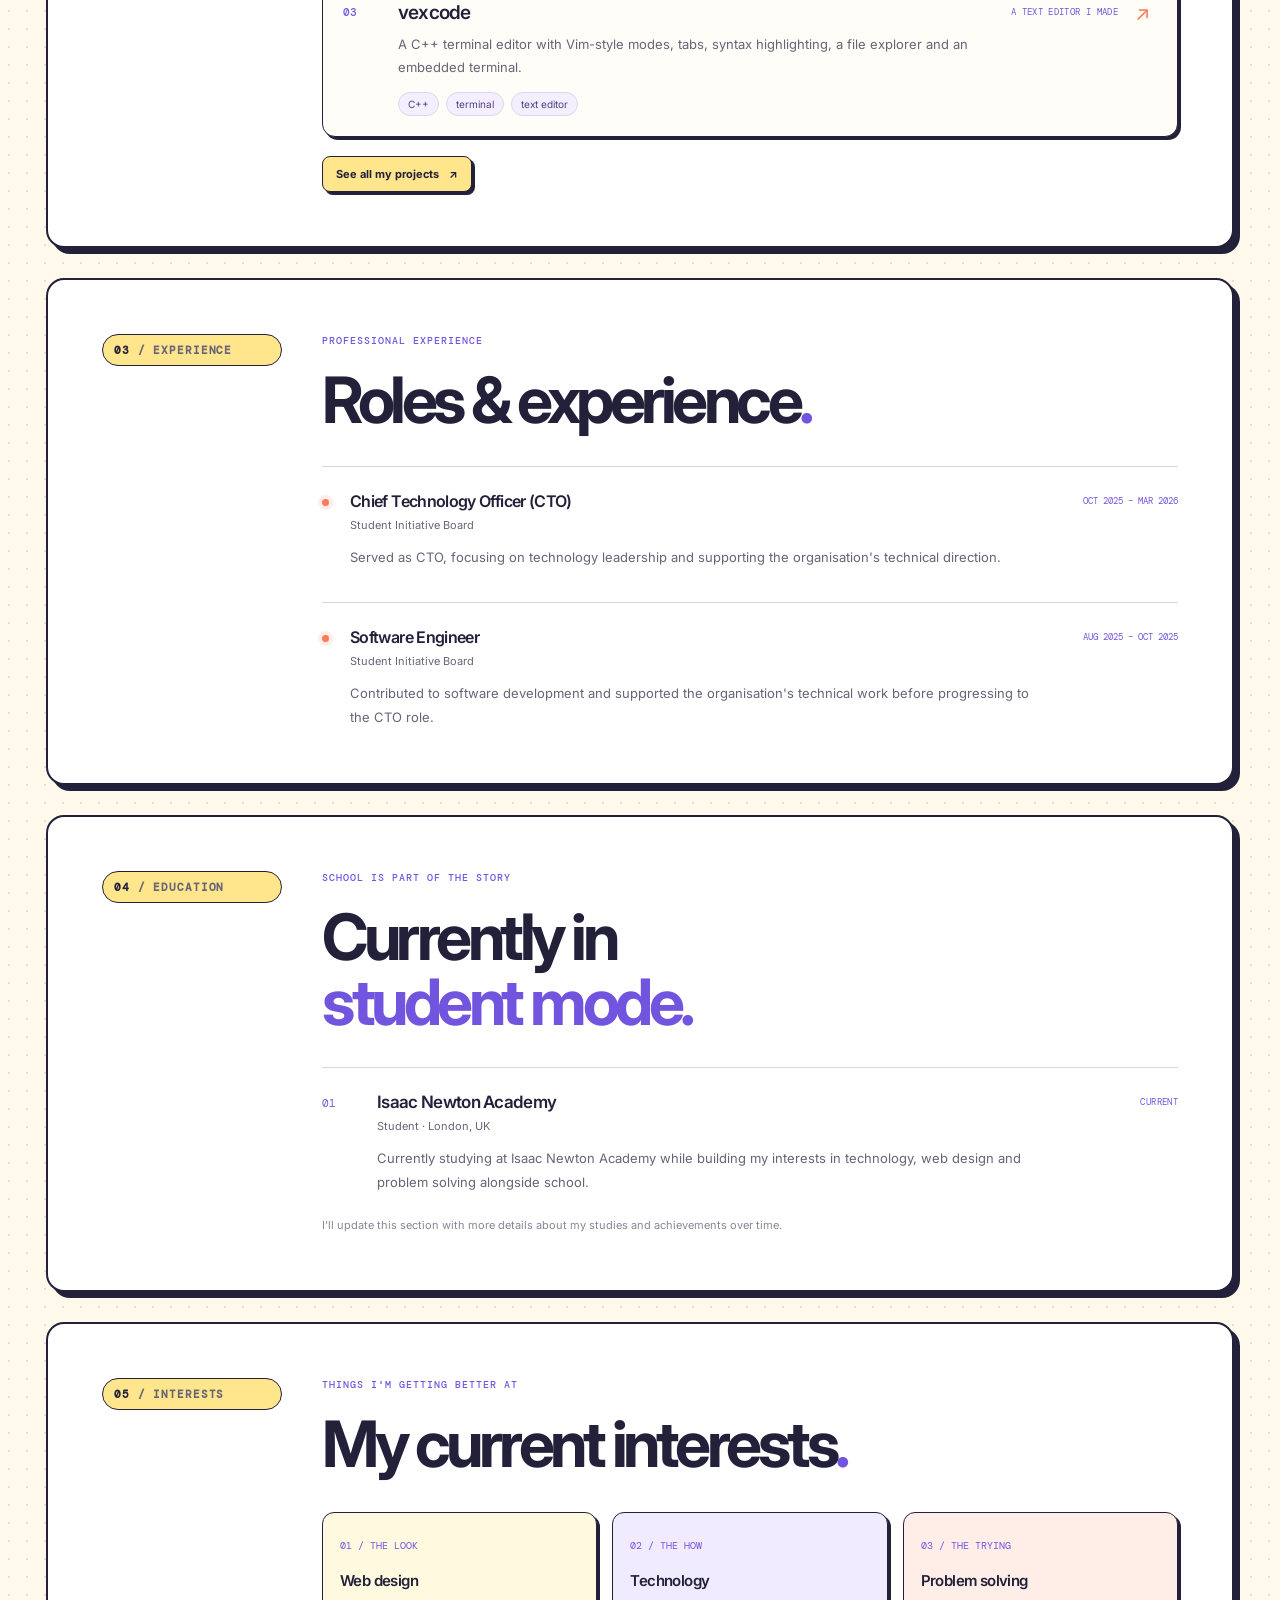
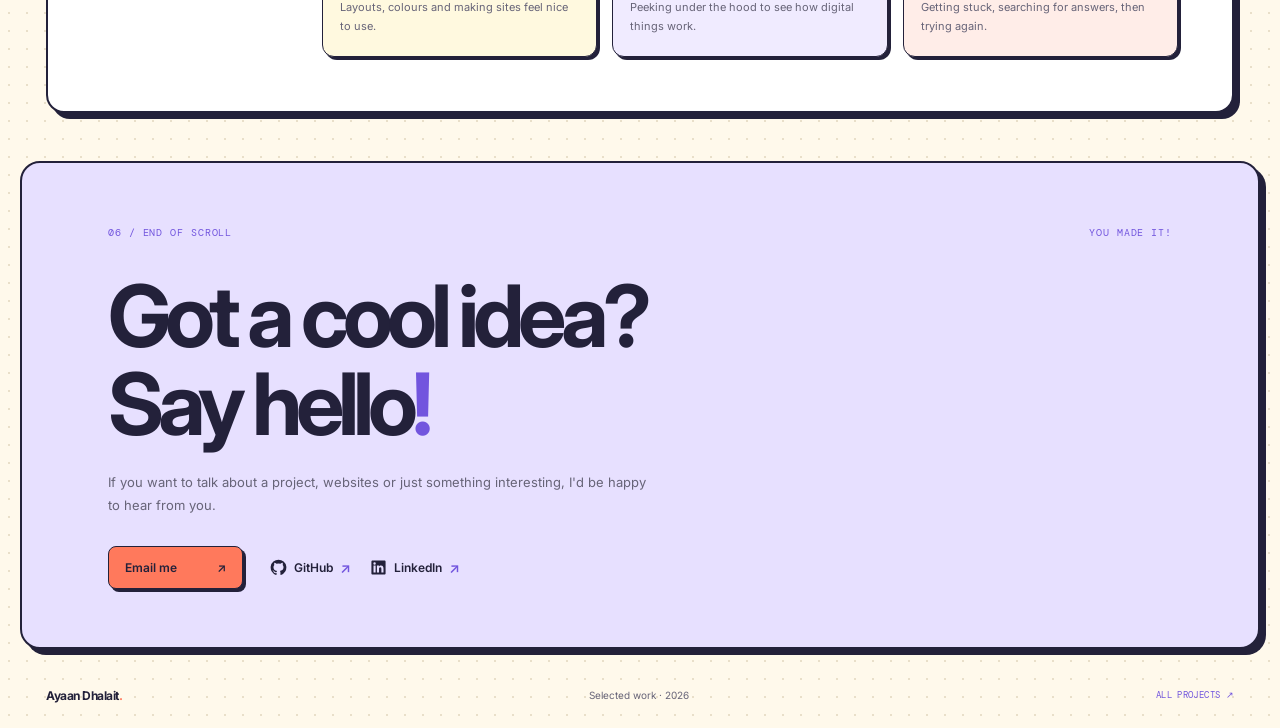
==== commit 8d0013b4: "added new version" ====
--- a/index.html
+++ b/index.html
@@ -152,19 +152,18 @@
       <h2>Got a cool idea?<br>Say hello<span class="blue-period">!</span></h2>
       <p>If you want to talk about a project, websites or just something interesting, I'd be happy to hear from you.</p>
       <div class="contact-actions">
-        <a class="email-button" href="mailto:YOUR_EMAIL_HERE">Email me <span>↗</span></a>
+        <a class="email-button" href="mailto:mr.dhalait@gmail.com">Email me <span>↗</span></a>
         <div class="socials">
           <a href="https://github.com/ayaandh" target="_blank" rel="noreferrer" aria-label="GitHub profile" title="GitHub">
             <svg viewBox="0 0 24 24" aria-hidden="true"><path d="M12 .9a11.1 11.1 0 0 0-3.51 21.63c.55.1.76-.24.76-.53v-2.08c-3.1.68-3.76-1.32-3.76-1.32-.5-1.29-1.23-1.63-1.23-1.63-1.01-.69.08-.68.08-.68 1.12.08 1.71 1.15 1.71 1.15.99 1.7 2.6 1.21 3.23.93.1-.72.39-1.21.7-1.49-2.47-.28-5.07-1.24-5.07-5.5 0-1.22.44-2.21 1.15-2.99-.12-.28-.5-1.42.11-2.95 0 0 .94-.3 3.05 1.14a10.6 10.6 0 0 1 5.55 0c2.11-1.44 3.05-1.14 3.05-1.14.61 1.53.23 2.67.11 2.95.72.78 1.15 1.77 1.15 2.99 0 4.27-2.61 5.21-5.09 5.49.4.35.75 1.02.75 2.06V22c0 .29.2.64.77.53A11.1 11.1 0 0 0 12 .9Z"/></svg>
             GitHub <span>↗</span>
           </a>
-          <a href="YOUR_LINKEDIN_URL" target="_blank" rel="noreferrer" aria-label="LinkedIn profile" title="LinkedIn">
+          <a href="https://linkedin.com/in/ayaandh" target="_blank" rel="noreferrer" aria-label="LinkedIn profile" title="LinkedIn">
             <svg viewBox="0 0 24 24" aria-hidden="true"><path d="M20.45 2H3.55C2.69 2 2 2.68 2 3.52v16.96c0 .84.69 1.52 1.55 1.52h16.9c.86 0 1.55-.68 1.55-1.52V3.52c0-.84-.69-1.52-1.55-1.52ZM7.93 18.9H4.96V9.33h2.97v9.57ZM6.45 8.02a1.72 1.72 0 1 1 0-3.44 1.72 1.72 0 0 1 0 3.44ZM19.04 18.9h-2.96v-4.65c0-1.11-.02-2.54-1.55-2.54-1.55 0-1.79 1.21-1.79 2.46v4.73H9.78V9.33h2.84v1.31h.04c.4-.75 1.36-1.55 2.8-1.55 3 0 3.58 1.98 3.58 4.56v5.25Z"/></svg>
             LinkedIn <span>↗</span>
           </a>
         </div>
       </div>
-      <p class="contact-small">P.S. The email and social links still need my real details before this goes live.</p>
     </section>
   </main>
 
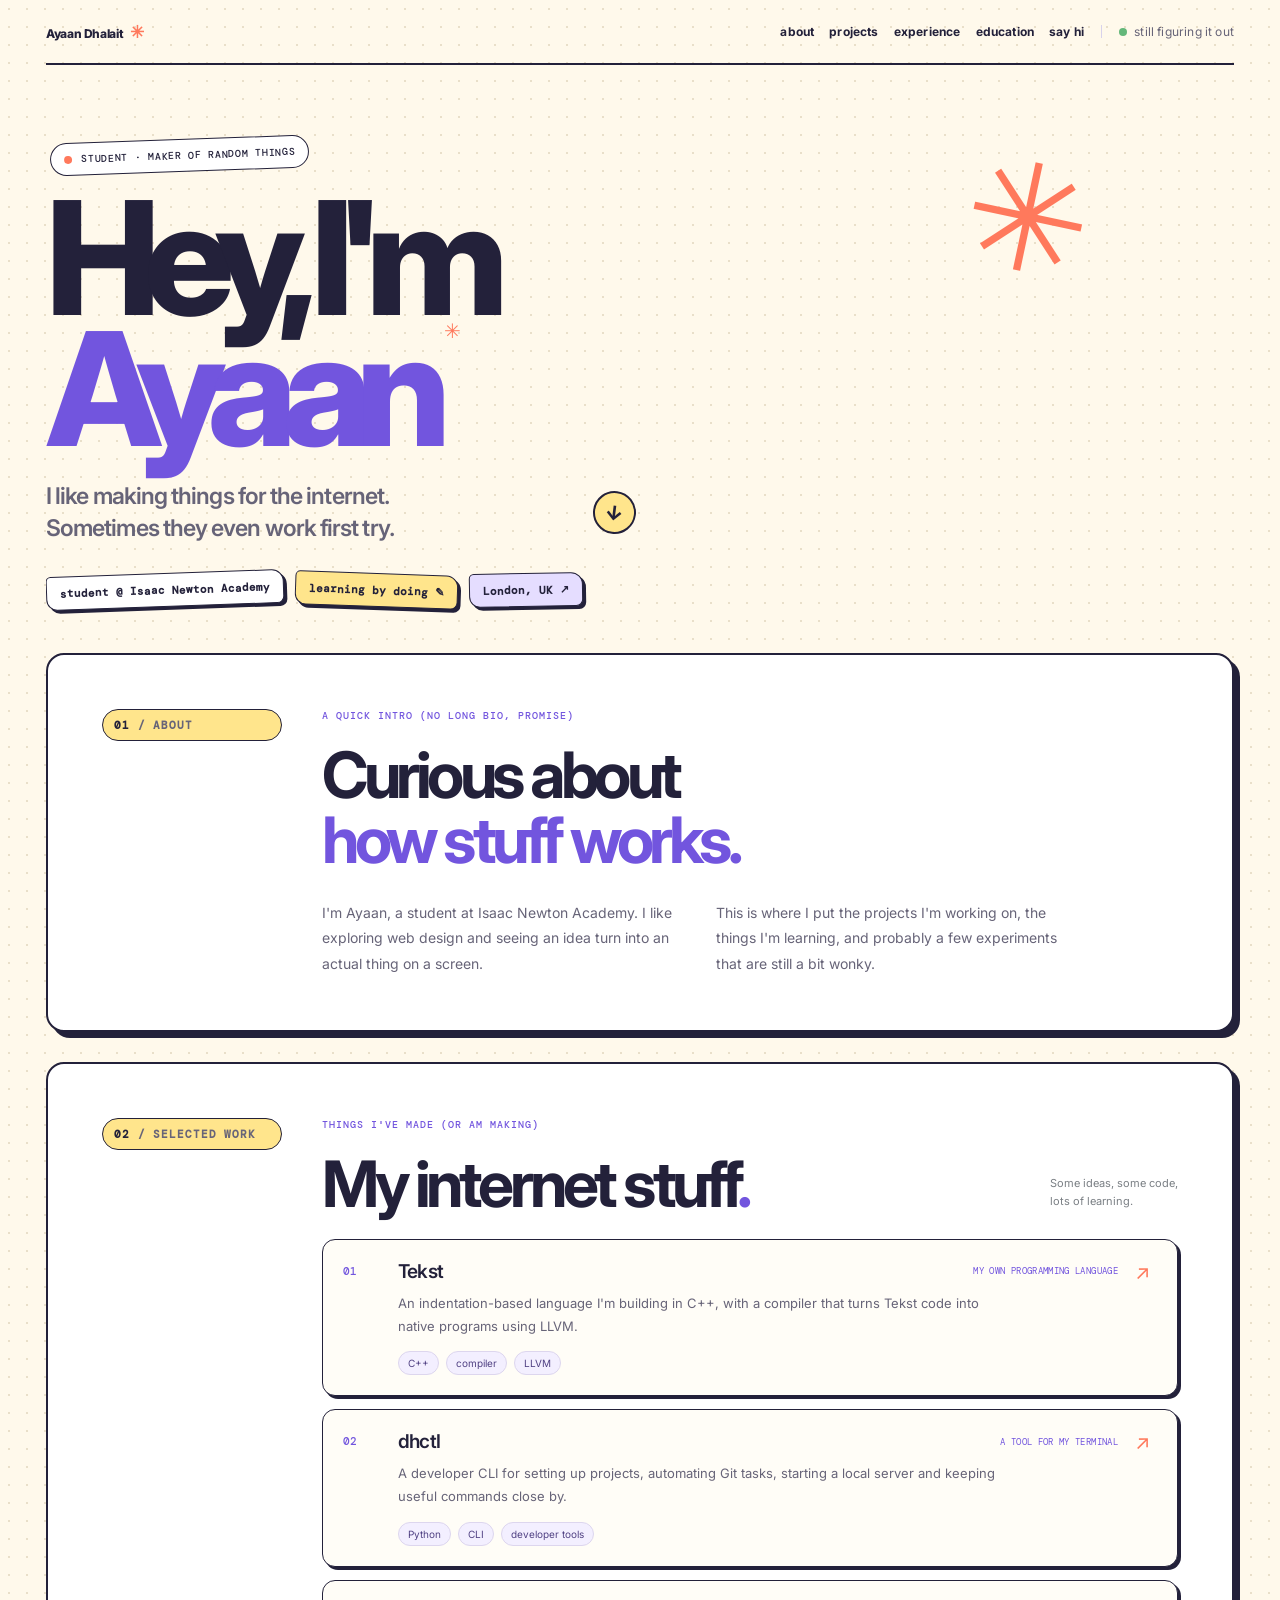
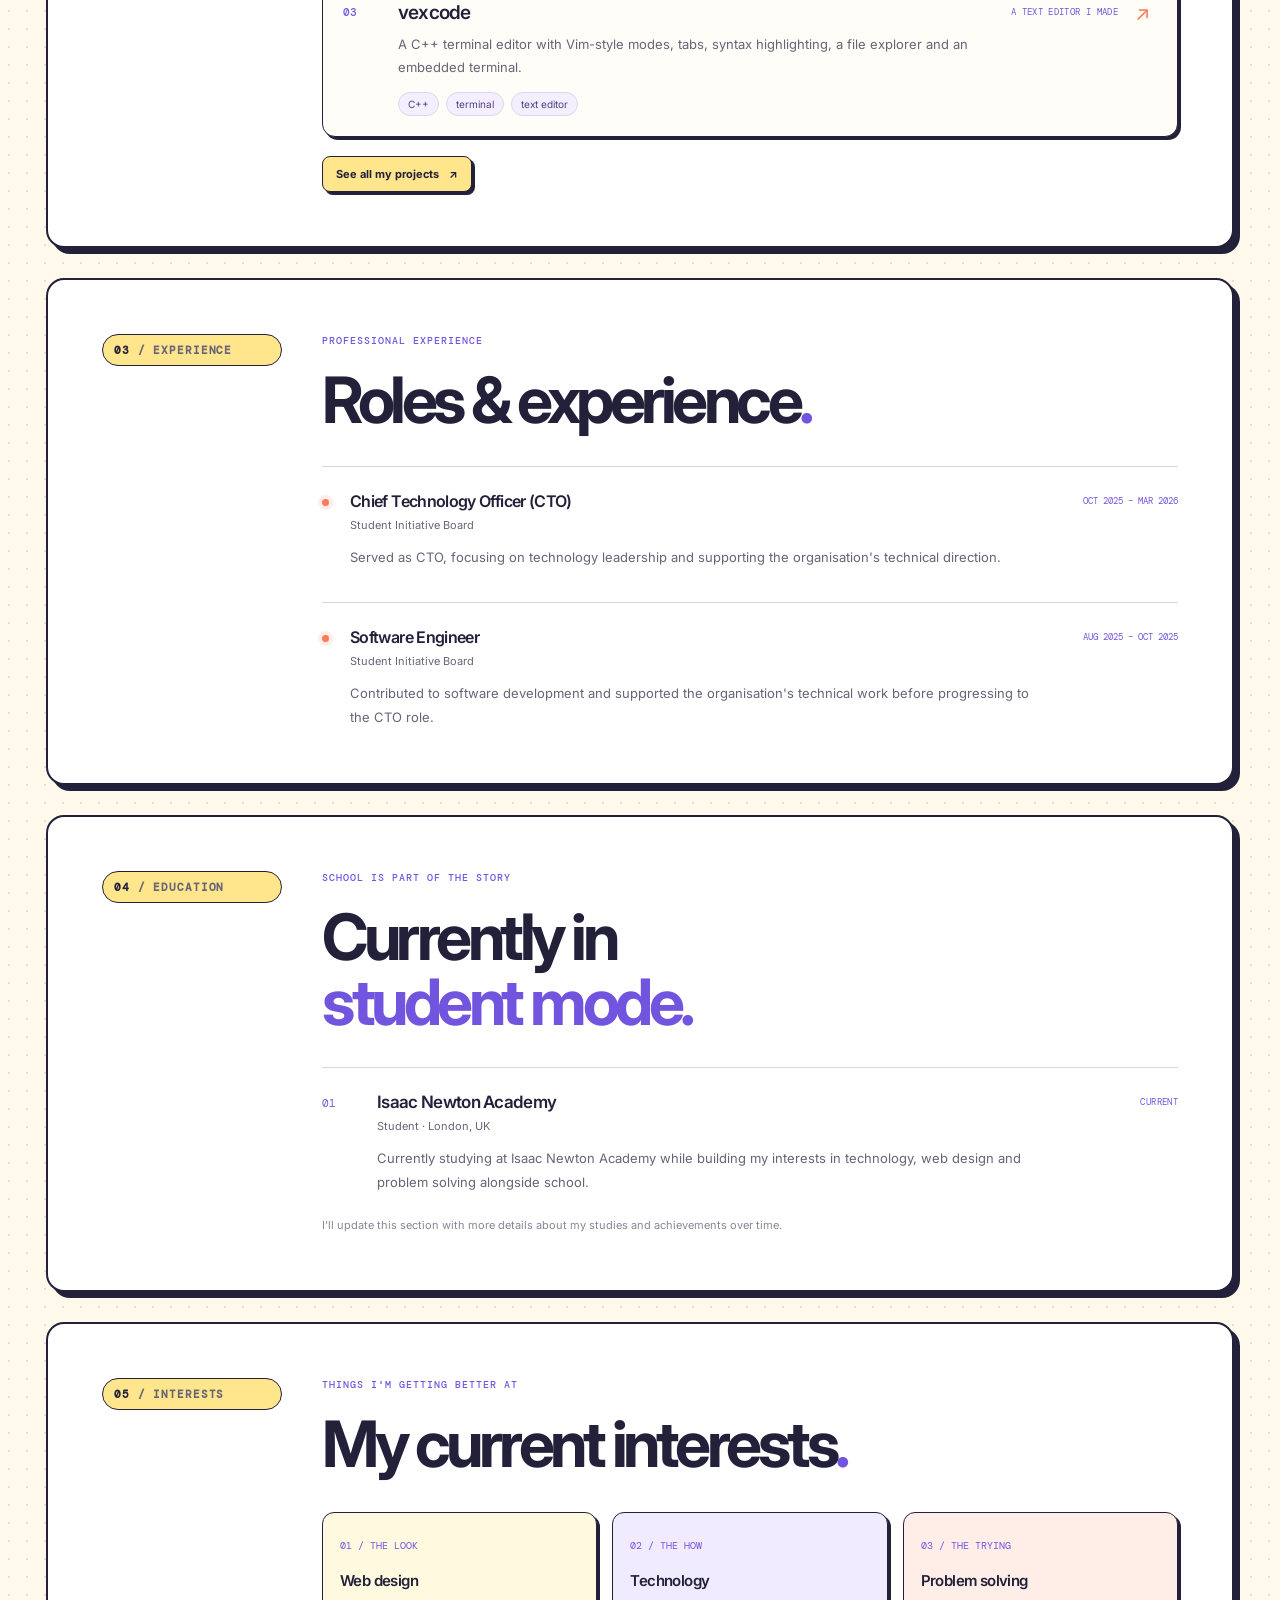
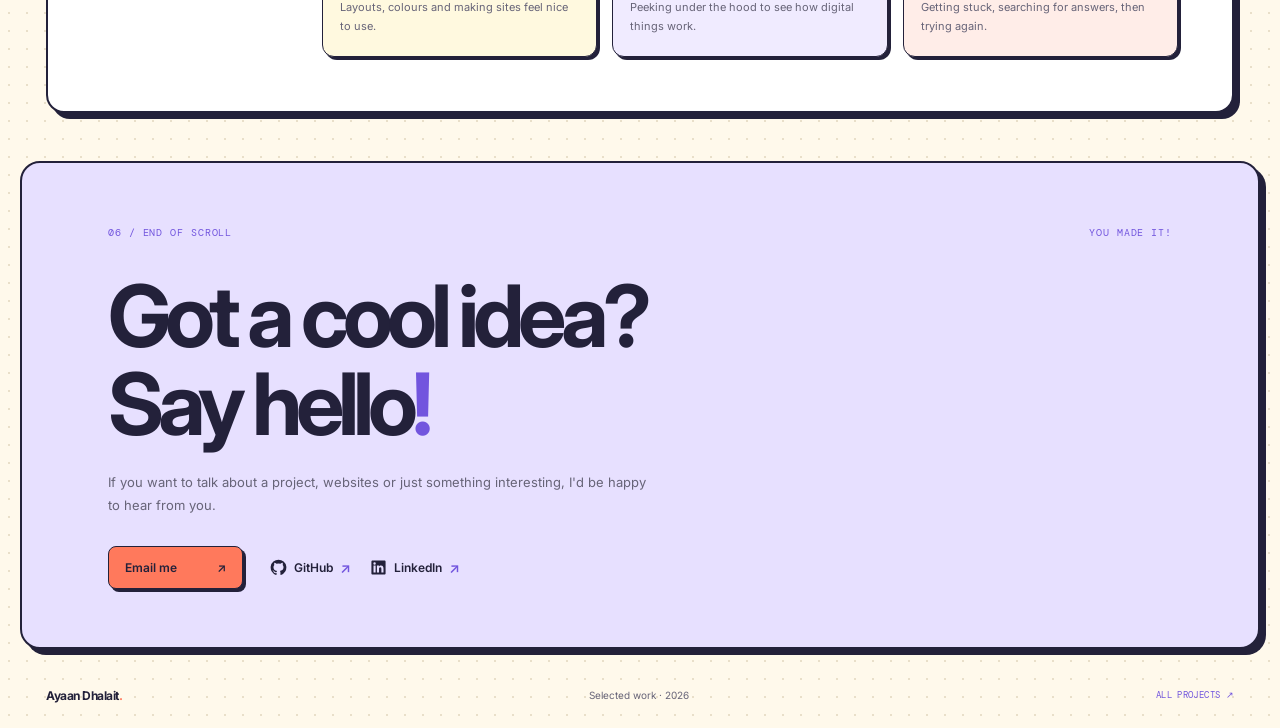
==== commit 6c765acf: "added new version" ====
--- a/index.html
+++ b/index.html
@@ -3,14 +3,15 @@
 <head>
   <meta charset="UTF-8">
   <meta name="viewport" content="width=device-width, initial-scale=1">
-  <meta name="description" content="Ayaan Dhalait — student portfolio, projects and interests in technology.">
-  <title>Ayaan Dhalait — Portfolio</title>
+  <meta name="description" content="Ayaan Dhalait | student portfolio, projects and interests in technology.">
+  <title>Ayaan Dhalait | Portfolio</title>
   <link rel="stylesheet" href="style.css">
+  <link rel="icon" type="image/x-icon" href="favicon.ico">
   <script src="script.js" defer></script>
 </head>
 <body>
   <header class="masthead" id="top">
-    <a class="place" href="#top">ayaan's corner of the internet <span aria-hidden="true">✳</span></a>
+    <a class="place" href="#top">Ayaan Dhalait <span aria-hidden="true">✳</span></a>
     <div class="top-right">
       <nav class="site-nav" aria-label="Main navigation">
         <a href="#about">about</a>
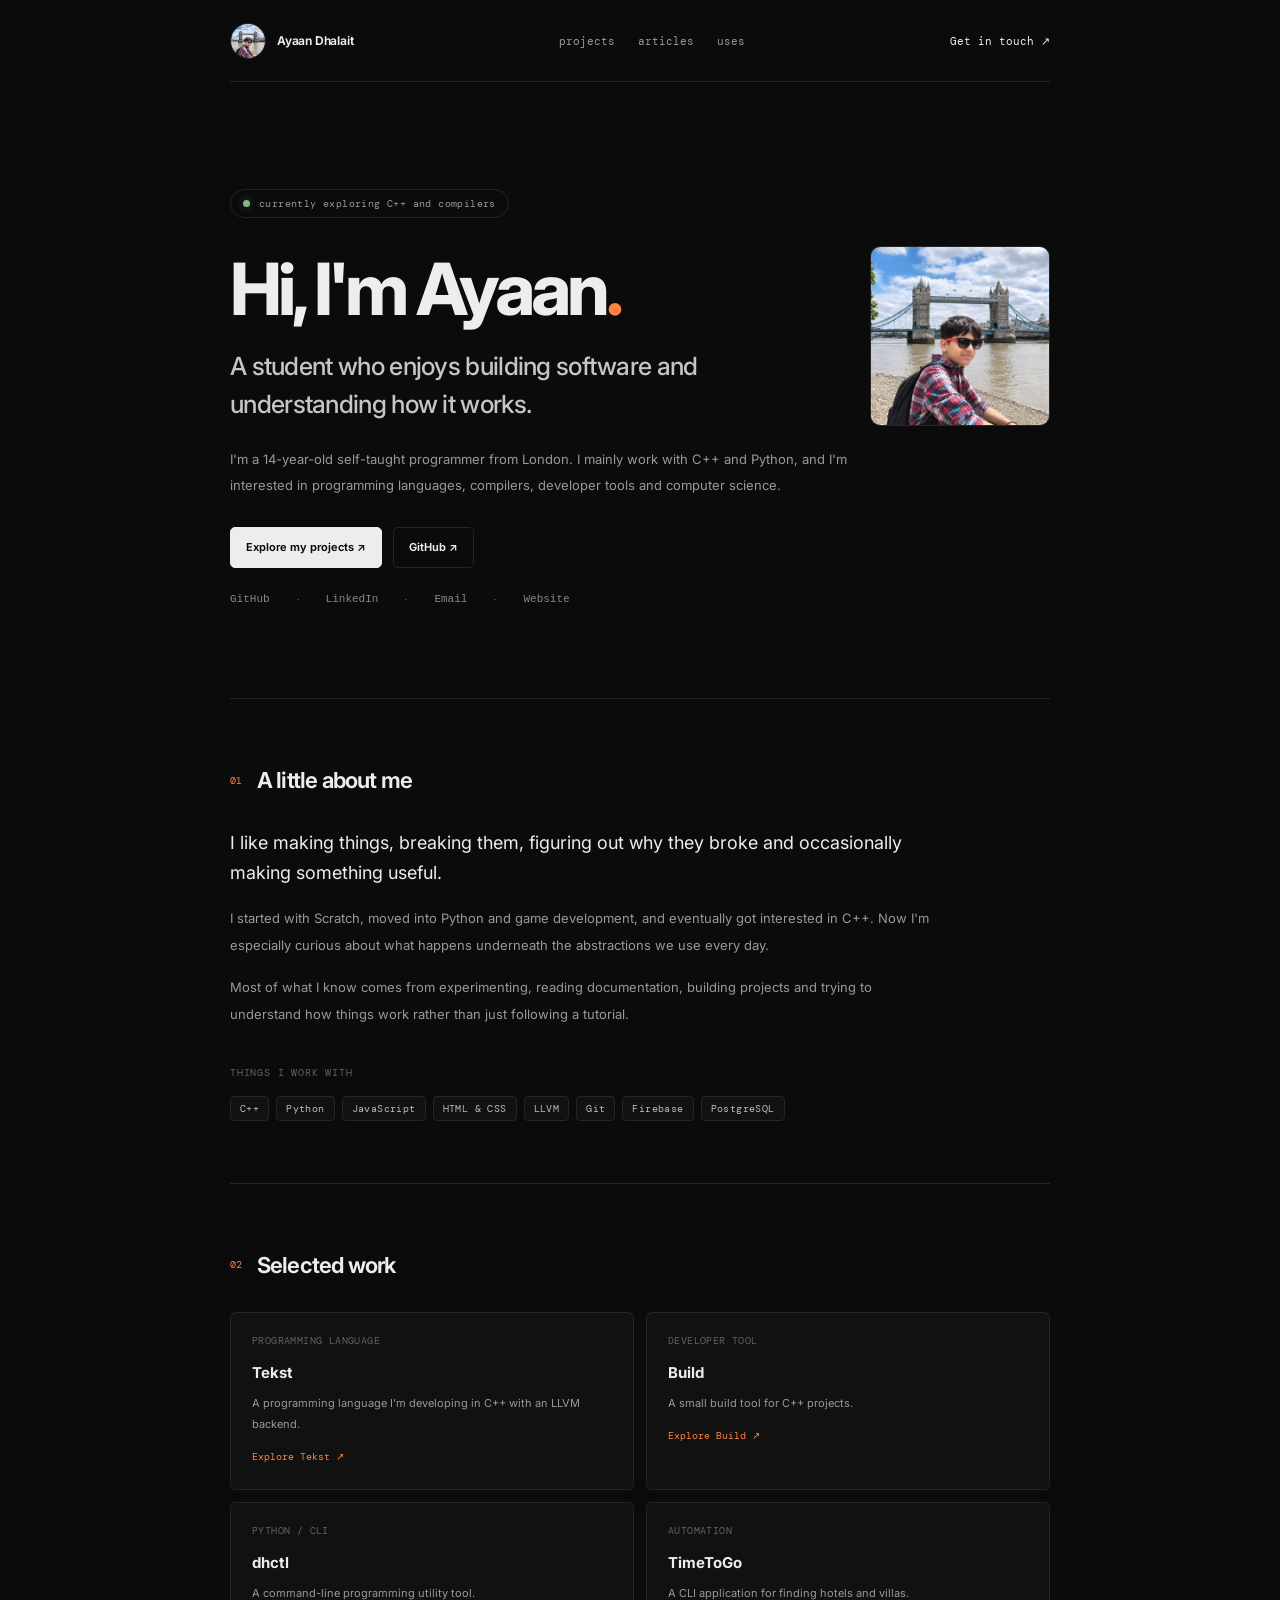
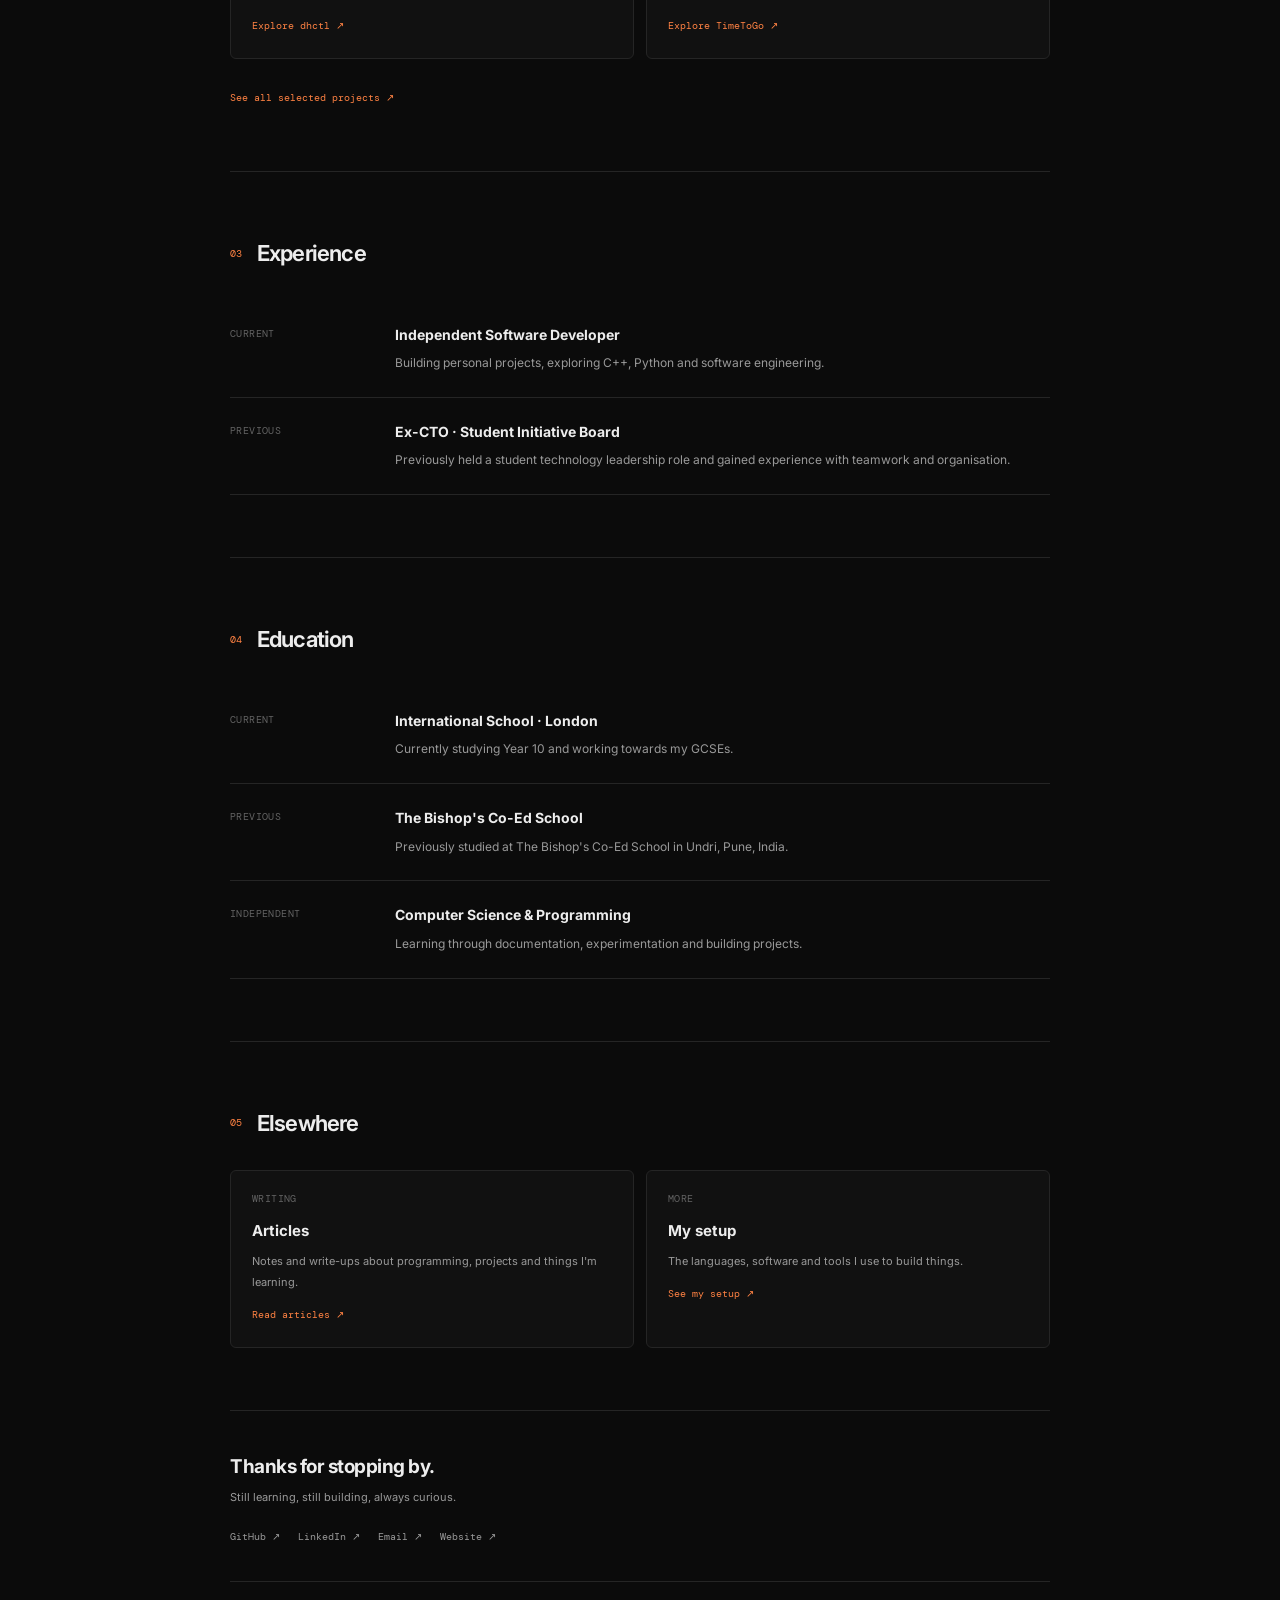
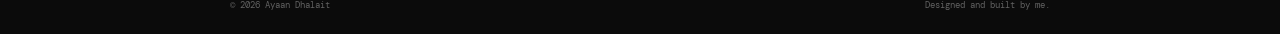
==== commit 8562f477: "Add files via upload" ====
--- a/index.html
+++ b/index.html
@@ -1,173 +1,78 @@
 <!DOCTYPE html>
 <html lang="en">
 <head>
-  <meta charset="UTF-8">
-  <meta name="viewport" content="width=device-width, initial-scale=1">
-  <meta name="description" content="Ayaan Dhalait | student portfolio, projects and interests in technology.">
-  <title>Ayaan Dhalait | Portfolio</title>
-  <link rel="stylesheet" href="style.css">
-  <link rel="icon" type="image/x-icon" href="favicon.ico">
-  <script src="script.js" defer></script>
+<meta charset="UTF-8">
+<meta name="viewport" content="width=device-width, initial-scale=1.0">
+<meta name="description" content="Ayaan Dhalait is a student and self-taught programmer interested in C++, Python and computer science.">
+<meta name="theme-color" content="#0b0b0b">
+<title>Home | Ayaan Dhalait</title>
+<link rel="icon" type="image/png" href="ayaan.png">
+<link rel="stylesheet" href="styles.css">
+<link rel="preconnect" href="https://fonts.googleapis.com">
+<link rel="preconnect" href="https://fonts.gstatic.com" crossorigin>
+<link href="https://fonts.googleapis.com/css2?family=DM+Mono:wght@400;500&family=Inter:wght@400;500;600;700;800&display=swap" rel="stylesheet">
 </head>
-<body>
-  <header class="masthead" id="top">
-    <a class="place" href="#top">Ayaan Dhalait <span aria-hidden="true">✳</span></a>
-    <div class="top-right">
-      <nav class="site-nav" aria-label="Main navigation">
-        <a href="#about">about</a>
-        <a href="projects/">projects</a>
-        <a href="#experience">experience</a>
-        <a href="#education">education</a>
-        <a href="#contact">say hi</a>
-      </nav>
-      <span class="top-rule" aria-hidden="true"></span>
-      <span class="availability"><i></i> still figuring it out</span>
-    </div>
-  </header>
-
-  <main>
-    <section class="hero">
-      <div class="hero-kicker"><span class="blue-mark"></span> STUDENT · MAKER OF RANDOM THINGS</div>
-      <h1>Hey, I'm<br><span>Ayaan</span><sup>✳</sup></h1>
-      <div class="hero-bottom">
-        <p class="hero-statement">I like making things for the internet.<br>Sometimes they even work first try.</p>
-        <a class="round-link" href="#projects" aria-label="See my projects">↓</a>
-      </div>
-      <div class="hero-stickers" aria-label="A few things about me">
-        <span class="sticker sticker-school">student @ Isaac Newton Academy</span>
-        <span class="sticker sticker-learning">learning by doing ✎</span>
-        <span class="sticker sticker-location">London, UK ↗</span>
-      </div>
-      <span class="hero-spark" aria-hidden="true">✳</span>
-    </section>
-    <section class="content-section about" id="about">
-      <div class="section-index">01 <span>/ ABOUT</span></div>
-      <div class="section-main">
-        <p class="overline">A QUICK INTRO (NO LONG BIO, PROMISE)</p>
-        <h2>Curious about<br><span>how stuff works.</span></h2>
-        <div class="about-copy">
-          <p>I'm Ayaan, a student at Isaac Newton Academy. I like exploring web design and seeing an idea turn into an actual thing on a screen.</p>
-          <p>This is where I put the projects I'm working on, the things I'm learning, and probably a few experiments that are still a bit wonky.</p>
-        </div>
-      </div>
-    </section>
-
-    <section class="content-section projects" id="projects">
-      <div class="section-index">02 <span>/ SELECTED WORK</span></div>
-      <div class="section-main">
-        <div class="section-heading-row">
-          <div>
-                <p class="overline">THINGS I'VE MADE (OR AM MAKING)</p>
-                <h2>My internet stuff<span class="blue-period">.</span></h2>
-          </div>
-              <p class="heading-note">Some ideas, some code,<br>lots of learning.</p>
-        </div>
-        <article class="project">
-          <div class="project-id">01</div>
-          <div class="project-info">
-                <div class="project-title-row"><h3>Tekst</h3><span class="status">MY OWN PROGRAMMING LANGUAGE</span></div>
-                <p>An indentation-based language I'm building in C++, with a compiler that turns Tekst code into native programs using LLVM.</p>
-                <div class="chips"><span>C++</span><span>compiler</span><span>LLVM</span></div>
-          </div>
-              <a class="project-symbol" href="https://github.com/ayaandh/Tekst" target="_blank" rel="noreferrer" aria-label="View Tekst on GitHub">↗</a>
-        </article>
-        <article class="project">
-          <div class="project-id">02</div>
-          <div class="project-info">
-                <div class="project-title-row"><h3>dhctl</h3><span class="status">A TOOL FOR MY TERMINAL</span></div>
-                <p>A developer CLI for setting up projects, automating Git tasks, starting a local server and keeping useful commands close by.</p>
-                <div class="chips"><span>Python</span><span>CLI</span><span>developer tools</span></div>
-          </div>
-              <a class="project-symbol" href="https://github.com/ayaandh/dhctl-source-code" target="_blank" rel="noreferrer" aria-label="View dhctl source code on GitHub">↗</a>
-        </article>
-        <article class="project">
-          <div class="project-id">03</div>
-          <div class="project-info">
-                <div class="project-title-row"><h3>vexcode</h3><span class="status">A TEXT EDITOR I MADE</span></div>
-                <p>A C++ terminal editor with Vim-style modes, tabs, syntax highlighting, a file explorer and an embedded terminal.</p>
-                <div class="chips"><span>C++</span><span>terminal</span><span>text editor</span></div>
-          </div>
-              <a class="project-symbol" href="https://github.com/ayaandh/vexcode" target="_blank" rel="noreferrer" aria-label="View vexcode on GitHub">↗</a>
-        </article>
-        <a class="all-projects-link" href="projects/">See all my projects <span aria-hidden="true">↗</span></a>
-      </div>
-    </section>
-
-    <section class="content-section experience" id="experience">
-      <div class="section-index">03 <span>/ EXPERIENCE</span></div>
-      <div class="section-main">
-        <p class="overline">PROFESSIONAL EXPERIENCE</p>
-        <h2>Roles &amp; experience<span class="blue-period">.</span></h2>
-        <div class="experience-card">
-          <div class="timeline-mark"></div>
-          <div class="experience-text">
-            <div class="experience-top"><h3>Chief Technology Officer (CTO)</h3><span>OCT 2025 – MAR 2026</span></div>
-            <p class="muted">Student Initiative Board</p>
-            <p>Served as CTO, focusing on technology leadership and supporting the organisation's technical direction.</p>
-          </div>
-        </div>
-        <div class="experience-card">
-          <div class="timeline-mark"></div>
-          <div class="experience-text">
-            <div class="experience-top"><h3>Software Engineer</h3><span>AUG 2025 – OCT 2025</span></div>
-            <p class="muted">Student Initiative Board</p>
-            <p>Contributed to software development and supported the organisation's technical work before progressing to the CTO role.</p>
-          </div>
-        </div>
-      </div>
-    </section>
-
-
-    <section class="content-section education" id="education">
-      <div class="section-index">04 <span>/ EDUCATION</span></div>
-      <div class="section-main">
-        <p class="overline">SCHOOL IS PART OF THE STORY</p>
-        <h2>Currently in<br><span>student mode.</span></h2>
-        <article class="education-card">
-          <div class="education-mark">01</div>
-          <div class="education-text">
-            <div class="education-top"><h3>Isaac Newton Academy</h3><span>CURRENT</span></div>
-            <p class="muted">Student · London, UK</p>
-            <p>Currently studying at Isaac Newton Academy while building my interests in technology, web design and problem solving alongside school.</p>
-          </div>
-        </article>
-        <p class="honest-note">I'll update this section with more details about my studies and achievements over time.</p>
-      </div>
-    </section>
-
-    <section class="content-section skills" id="skills">
-      <div class="section-index">05 <span>/ INTERESTS</span></div>
-      <div class="section-main">
-        <p class="overline">THINGS I'M GETTING BETTER AT</p>
-        <h2>My current interests<span class="blue-period">.</span></h2>
-        <div class="skill-grid">
-          <div class="skill"><span>01 / THE LOOK</span><h3>Web design</h3><p>Layouts, colours and making sites feel nice to use.</p></div>
-          <div class="skill"><span>02 / THE HOW</span><h3>Technology</h3><p>Peeking under the hood to see how digital things work.</p></div>
-          <div class="skill"><span>03 / THE TRYING</span><h3>Problem solving</h3><p>Getting stuck, searching for answers, then trying again.</p></div>
-        </div>
-      </div>
-    </section>
-
-    <section class="contact-section" id="contact">
-      <div class="contact-top"><span>06 / END OF SCROLL</span><span>YOU MADE IT!</span></div>
-      <h2>Got a cool idea?<br>Say hello<span class="blue-period">!</span></h2>
-      <p>If you want to talk about a project, websites or just something interesting, I'd be happy to hear from you.</p>
-      <div class="contact-actions">
-        <a class="email-button" href="mailto:mr.dhalait@gmail.com">Email me <span>↗</span></a>
-        <div class="socials">
-          <a href="https://github.com/ayaandh" target="_blank" rel="noreferrer" aria-label="GitHub profile" title="GitHub">
-            <svg viewBox="0 0 24 24" aria-hidden="true"><path d="M12 .9a11.1 11.1 0 0 0-3.51 21.63c.55.1.76-.24.76-.53v-2.08c-3.1.68-3.76-1.32-3.76-1.32-.5-1.29-1.23-1.63-1.23-1.63-1.01-.69.08-.68.08-.68 1.12.08 1.71 1.15 1.71 1.15.99 1.7 2.6 1.21 3.23.93.1-.72.39-1.21.7-1.49-2.47-.28-5.07-1.24-5.07-5.5 0-1.22.44-2.21 1.15-2.99-.12-.28-.5-1.42.11-2.95 0 0 .94-.3 3.05 1.14a10.6 10.6 0 0 1 5.55 0c2.11-1.44 3.05-1.14 3.05-1.14.61 1.53.23 2.67.11 2.95.72.78 1.15 1.77 1.15 2.99 0 4.27-2.61 5.21-5.09 5.49.4.35.75 1.02.75 2.06V22c0 .29.2.64.77.53A11.1 11.1 0 0 0 12 .9Z"/></svg>
-            GitHub <span>↗</span>
-          </a>
-          <a href="https://linkedin.com/in/ayaandh" target="_blank" rel="noreferrer" aria-label="LinkedIn profile" title="LinkedIn">
-            <svg viewBox="0 0 24 24" aria-hidden="true"><path d="M20.45 2H3.55C2.69 2 2 2.68 2 3.52v16.96c0 .84.69 1.52 1.55 1.52h16.9c.86 0 1.55-.68 1.55-1.52V3.52c0-.84-.69-1.52-1.55-1.52ZM7.93 18.9H4.96V9.33h2.97v9.57ZM6.45 8.02a1.72 1.72 0 1 1 0-3.44 1.72 1.72 0 0 1 0 3.44ZM19.04 18.9h-2.96v-4.65c0-1.11-.02-2.54-1.55-2.54-1.55 0-1.79 1.21-1.79 2.46v4.73H9.78V9.33h2.84v1.31h.04c.4-.75 1.36-1.55 2.8-1.55 3 0 3.58 1.98 3.58 4.56v5.25Z"/></svg>
-            LinkedIn <span>↗</span>
-          </a>
-        </div>
-      </div>
-    </section>
-  </main>
-
-  <footer><a class="footer-name" href="#top">Ayaan Dhalait<span>.</span></a><span>Selected work · 2026</span><a href="projects/">ALL PROJECTS ↗</a></footer>
-</body>
-</html>
+<body><div class="container"><nav class="navbar">
+<a class="brand" href="/"><img src="ayaan.png" alt="Ayaan"><span>Ayaan Dhalait</span></a>
+<div class="nav-links"><a href="/projects/">projects</a><a href="/articles/">articles</a><a href="/uses/">uses</a></div>
+<a class="contact-link" href="/contact/">Get in touch ↗</a>
+</nav><main>
+<header class="hero">
+<div class="eyebrow"><span class="dot"></span> currently exploring C++ and compilers</div>
+<div class="profile-row">
+<div><h1>Hi, I'm Ayaan<span class="accent">.</span></h1><h2>A student who enjoys building software and understanding how it works.</h2></div>
+<img class="profile-photo" src="ayaan.png" alt="Ayaan at Tower Bridge in London">
+</div>
+<p class="lead">I'm a 14-year-old self-taught programmer from London. I mainly work with C++ and Python, and I'm interested in programming languages, compilers, developer tools and computer science.</p>
+<div class="actions"><a class="button primary" href="/projects/">Explore my projects ↗</a><a class="button secondary" href="https://github.com/ayaandh" target="_blank" rel="noopener">GitHub ↗</a></div>
+<div class="socials"><a href="https://github.com/ayaandh" target="_blank" rel="noopener">GitHub</a><span>·</span><a href="https://www.linkedin.com/in/ayaan-dhalait/" target="_blank" rel="noopener">LinkedIn</a><span>·</span><a href="mailto:ayaan@ayaan.is-a.dev">Email</a><span>·</span><a href="https://ayaan.is-a.dev" target="_blank" rel="noopener">Website</a></div>
+</header>
+<section class="section" id="about">
+<div class="section-heading"><span class="section-number">01</span><h2>A little about me</h2></div>
+<div class="copy"><p class="large">I like making things, breaking them, figuring out why they broke and occasionally making something useful.</p><p>I started with Scratch, moved into Python and game development, and eventually got interested in C++. Now I'm especially curious about what happens underneath the abstractions we use every day.</p><p>Most of what I know comes from experimenting, reading documentation, building projects and trying to understand how things work rather than just following a tutorial.</p></div>
+<div class="stack"><span class="stack-label">Things I work with</span><div class="tags"><span class="tag">C++</span><span class="tag">Python</span><span class="tag">JavaScript</span><span class="tag">HTML & CSS</span><span class="tag">LLVM</span><span class="tag">Git</span><span class="tag">Firebase</span><span class="tag">PostgreSQL</span></div></div>
+</section>
+<section class="section">
+<div class="section-heading"><span class="section-number">02</span><h2>Selected work</h2></div>
+<div class="card-grid">
+<div class="card"><span class="meta">PROGRAMMING LANGUAGE</span><h3>Tekst</h3><p>A programming language I'm developing in C++ with an LLVM backend.</p><a class="text-link" href="https://github.com/ayaandh/Tekst" target="_blank" rel="noopener">Explore Tekst ↗</a></div>
+<div class="card"><span class="meta">DEVELOPER TOOL</span><h3>Build</h3><p>A small build tool for C++ projects.</p><a class="text-link" href="https://github.com/ayaandh/Build" target="_blank" rel="noopener">Explore Build ↗</a></div>
+<div class="card"><span class="meta">PYTHON / CLI</span><h3>dhctl</h3><p>A command-line programming utility tool.</p><a class="text-link" href="https://github.com/ayaandh/dhctl" target="_blank" rel="noopener">Explore dhctl ↗</a></div>
+<div class="card"><span class="meta">AUTOMATION</span><h3>TimeToGo</h3><p>A CLI application for finding hotels and villas.</p><a class="text-link" href="https://github.com/ayaandh/TimeToGo" target="_blank" rel="noopener">Explore TimeToGo ↗</a></div>
+</div>
+<p style="margin-top:22px"><a class="text-link" href="/projects/">See all selected projects ↗</a></p>
+</section>
+<section class="section">
+<div class="section-heading"><span class="section-number">03</span><h2>Experience</h2></div>
+<div class="timeline">
+<div class="timeline-item"><span class="date">CURRENT</span><div><h3>Independent Software Developer</h3><p>Building personal projects, exploring C++, Python and software engineering.</p></div></div>
+<div class="timeline-item"><span class="date">PREVIOUS</span><div><h3>Ex-CTO · Student Initiative Board</h3><p>Previously held a student technology leadership role and gained experience with teamwork and organisation.</p></div></div>
+</div>
+</section>
+<section class="section">
+<div class="section-heading"><span class="section-number">04</span><h2>Education</h2></div>
+<div class="timeline">
+<div class="timeline-item"><span class="date">CURRENT</span><div><h3>International School · London</h3><p>Currently studying Year 10 and working towards my GCSEs.</p></div></div>
+<div class="timeline-item"><span class="date">PREVIOUS</span><div><h3>The Bishop's Co-Ed School</h3><p>Previously studied at The Bishop's Co-Ed School in Undri, Pune, India.</p></div></div>
+<div class="timeline-item"><span class="date">INDEPENDENT</span><div><h3>Computer Science & Programming</h3><p>Learning through documentation, experimentation and building projects.</p></div></div>
+</div>
+</section>
+<section class="section">
+<div class="section-heading"><span class="section-number">05</span><h2>Elsewhere</h2></div>
+<div class="card-grid">
+<div class="card"><span class="meta">WRITING</span><h3>Articles</h3><p>Notes and write-ups about programming, projects and things I'm learning.</p><a class="text-link" href="/articles/">Read articles ↗</a></div>
+<div class="card"><span class="meta">MORE</span><h3>My setup</h3><p>The languages, software and tools I use to build things.</p><a class="text-link" href="/uses/">See my setup ↗</a></div>
+</div>
+</section>
+</main><footer>
+<h2>Thanks for stopping by.</h2>
+<p>Still learning, still building, always curious.</p>
+<div class="footer-links">
+<a href="https://github.com/ayaandh" target="_blank" rel="noopener">GitHub ↗</a>
+<a href="https://www.linkedin.com/in/ayaan-dhalait/" target="_blank" rel="noopener">LinkedIn ↗</a>
+<a href="mailto:ayaan@ayaan.is-a.dev">Email ↗</a>
+<a href="https://ayaan.is-a.dev" target="_blank" rel="noopener">Website ↗</a>
+</div>
+<div class="footer-bottom"><span>© 2026 Ayaan Dhalait</span><span>Designed and built by me.</span></div>
+</footer></div></body>
+</html>
--- a/styles.css
+++ b/styles.css
@@ -0,0 +1,291 @@
+:root {
+    color-scheme: dark;
+    --bg: #0b0b0b;
+    --panel: #111111;
+    --panel-hover: #171717;
+    --text: #ededed;
+    --muted: #999999;
+    --faint: #626262;
+    --line: #252525;
+    --accent: #ff8243;
+    --font: "Inter", sans-serif;
+    --mono: "DM Mono", monospace;
+}
+* { box-sizing: border-box; margin: 0; padding: 0; }
+html { scroll-behavior: smooth; }
+body {
+    background: var(--bg);
+    color: var(--text);
+    font-family: var(--font);
+    line-height: 1.75;
+    -webkit-font-smoothing: antialiased;
+}
+a { color: inherit; text-decoration: none; }
+a:focus-visible { outline: 2px solid var(--accent); outline-offset: 4px; }
+::selection { background: var(--accent); color: #111; }
+.container { width: min(100% - 44px, 820px); margin: 0 auto; }
+.navbar {
+    min-height: 82px;
+    display: flex;
+    align-items: center;
+    justify-content: space-between;
+    gap: 22px;
+    border-bottom: 1px solid var(--line);
+}
+.brand { display: inline-flex; align-items: center; gap: 11px; flex-shrink: 0; }
+.brand img { width: 36px; height: 36px; object-fit: cover; border-radius: 50%; border: 1px solid var(--line); }
+.brand span { font-size: 12px; font-weight: 650; letter-spacing: -.2px; }
+.nav-links { display: flex; align-items: center; gap: 23px; }
+.nav-links a, .contact-link {
+    color: var(--muted);
+    font: 11px var(--mono);
+    transition: color .2s ease;
+}
+.nav-links a:hover, .nav-links a.active, .contact-link:hover { color: var(--accent); }
+.contact-link { color: var(--text); }
+.hero { padding: 105px 0 92px; }
+.eyebrow, .section-number, .meta, .tag, .status, .date {
+    font: 10px var(--mono);
+    letter-spacing: .04em;
+}
+.eyebrow {
+    display: inline-flex;
+    align-items: center;
+    gap: 9px;
+    border: 1px solid var(--line);
+    border-radius: 99px;
+    padding: 7px 12px;
+    color: var(--muted);
+    margin-bottom: 28px;
+}
+.dot { width: 7px; height: 7px; border-radius: 50%; background: #83b78b; box-shadow: 0 0 9px #83b78b66; }
+.hero h1 { font-size: clamp(44px, 8vw, 72px); line-height: 1.12; letter-spacing: -4px; font-weight: 750; }
+.accent { color: var(--accent); }
+.hero h2 { max-width: 650px; margin-top: 19px; color: #c5c5c5; font-size: clamp(19px, 3vw, 25px); line-height: 1.5; font-weight: 500; letter-spacing: -.7px; }
+.lead { max-width: 620px; margin-top: 20px; color: var(--muted); font-size: 13px; line-height: 2; }
+.actions { display: flex; flex-wrap: wrap; gap: 11px; margin-top: 29px; }
+.button { display: inline-flex; align-items: center; justify-content: center; padding: 10px 15px; border: 1px solid var(--line); border-radius: 5px; font-size: 11px; font-weight: 650; transition: .2s ease; }
+.button.primary { background: var(--text); border-color: var(--text); color: #0b0b0b; }
+.button.primary:hover { background: var(--accent); border-color: var(--accent); transform: translateY(-2px); }
+.button.secondary:hover { border-color: var(--accent); color: var(--accent); }
+.socials { display: flex; flex-wrap: wrap; gap: 12px; margin-top: 29px; color: var(--faint); font: 10px var(--mono); }
+.socials a:hover { color: var(--accent); }
+.section { padding: 62px 0; border-top: 1px solid var(--line); }
+.section-heading { display: flex; align-items: center; gap: 14px; margin-bottom: 28px; }
+.section-number { color: var(--accent); }
+.section-heading h2, .section-heading h3 { font-size: 22px; letter-spacing: -.8px; font-weight: 650; }
+.section-intro { margin: -12px 0 25px; max-width: 650px; color: var(--muted); font-size: 12px; }
+.copy { max-width: 710px; color: var(--muted); font-size: 13px; line-height: 2.05; }
+.copy p + p { margin-top: 16px; }
+.copy .large { color: var(--text); font-size: 18px; line-height: 1.7; }
+.stack { margin-top: 28px; }
+.stack-label { color: var(--faint); font: 10px var(--mono); text-transform: uppercase; letter-spacing: .08em; }
+.tags { display: flex; flex-wrap: wrap; gap: 7px; margin-top: 12px; }
+.tag { display: inline-flex; padding: 5px 9px; color: #bdbdbd; background: var(--panel); border: 1px solid var(--line); border-radius: 4px; }
+.project-list { border-top: 1px solid var(--line); }
+.project {
+    padding: 25px 0 28px;
+    border-bottom: 1px solid var(--line);
+    transition: padding-left .2s ease;
+}
+.project:hover { padding-left: 7px; }
+.project-top { display: flex; justify-content: space-between; gap: 12px; margin-bottom: 10px; }
+.meta { color: var(--faint); }
+.status { color: var(--accent); text-align: right; }
+.project h3 { margin-bottom: 7px; font-size: 18px; letter-spacing: -.45px; }
+.project p { max-width: 680px; color: var(--muted); font-size: 12px; line-height: 1.95; }
+.project-links { display: flex; flex-wrap: wrap; gap: 17px; margin-top: 16px; }
+.project-links a, .text-link { color: var(--accent); font: 10px var(--mono); }
+.project-links a:hover, .text-link:hover { opacity: .7; }
+.timeline { display: grid; gap: 0; }
+.timeline-item { display: grid; grid-template-columns: 145px 1fr; gap: 20px; padding: 22px 0; border-bottom: 1px solid var(--line); }
+.date { color: var(--faint); padding-top: 4px; }
+.timeline-item h3 { font-size: 14px; margin-bottom: 5px; }
+.timeline-item p { color: var(--muted); font-size: 12px; line-height: 1.9; }
+.card-grid { display: grid; grid-template-columns: repeat(2, minmax(0, 1fr)); gap: 12px; }
+.card { padding: 21px; border: 1px solid var(--line); border-radius: 6px; background: var(--panel); transition: background .2s, border-color .2s; }
+.card:hover { background: var(--panel-hover); border-color: #3b302a; }
+.card .meta { display: block; margin-bottom: 13px; }
+.card h3 { font-size: 15px; margin-bottom: 7px; }
+.card p { color: var(--muted); font-size: 11px; line-height: 1.9; }
+.card .text-link { display: inline-block; margin-top: 15px; }
+.profile-row { display: grid; grid-template-columns: minmax(0, 1fr) 180px; gap: 30px; align-items: center; }
+.profile-row > div { min-width: 0; }
+.profile-photo { width: 180px; height: 180px; object-fit: cover; border-radius: 10px; border: 1px solid var(--line); }
+.hero h1 { max-width: 100%; overflow-wrap: normal; }
+.language-table { width: 100%; border-collapse: collapse; border: 1px solid var(--line); border-radius: 8px; overflow: hidden; }
+.language-table th, .language-table td { padding: 13px 16px; text-align: left; border-bottom: 1px solid var(--line); font-size: 12px; }
+.language-table th { color: var(--faint); font: 10px var(--mono); text-transform: uppercase; letter-spacing: .06em; background: #101010; }
+.language-table tr:last-child td { border-bottom: 0; }
+.language-name { display: flex; align-items: center; gap: 12px; font-weight: 600; }
+.language-name img { width: 25px; height: 25px; object-fit: contain; }
+.language-table td:last-child { color: var(--muted); }
+.skills-grid { display: grid; grid-template-columns: repeat(2, minmax(0,1fr)); gap: 12px; }
+.skill-card { padding: 20px; border: 1px solid var(--line); border-radius: 7px; background: var(--panel); }
+.skill-card h3 { font-size: 14px; margin-bottom: 12px; }
+.skill-card .tags { margin-top: 0; }
+
+.note-box { margin-top: 24px; padding: 25px; background: var(--panel); border: 1px solid var(--line); border-radius: 7px; }
+.note-box h3 { font-size: 17px; margin-bottom: 8px; }
+.note-box p { color: var(--muted); font-size: 12px; }
+footer { padding: 39px 0 23px; border-top: 1px solid var(--line); }
+footer h2 { font-size: 19px; letter-spacing: -.5px; }
+footer p { margin-top: 5px; color: var(--muted); font-size: 11px; }
+.footer-links { display: flex; flex-wrap: wrap; gap: 18px; margin-top: 22px; }
+.footer-links a { color: var(--muted); font: 10px var(--mono); }
+.footer-links a:hover { color: var(--accent); }
+.footer-bottom { display: flex; justify-content: space-between; gap: 12px; margin-top: 38px; padding-top: 17px; border-top: 1px solid var(--line); color: var(--faint); font: 9px var(--mono); }
+.page-hero { padding: 75px 0 48px; }
+.page-hero h1 { font-size: clamp(36px, 7vw, 54px); letter-spacing: -2.8px; line-height: 1.2; }
+.page-hero p { max-width: 600px; margin-top: 13px; color: var(--muted); font-size: 13px; }
+.article-item { display: grid; grid-template-columns: 105px 1fr; gap: 18px; padding: 22px 0; border-bottom: 1px solid var(--line); }
+.article-item h3 { font-size: 15px; margin-bottom: 5px; }
+.article-item p { color: var(--muted); font-size: 11px; }
+.article-item .status { display: inline-block; margin-top: 9px; }
+.inline-link { color: var(--accent); }
+@media (max-width: 650px) {
+    .container { width: min(100% - 34px, 820px); }
+    .navbar { min-height: 70px; }
+    .nav-links { gap: 13px; }
+    .nav-links a { font-size: 9px; }
+    .contact-link { display: none; }
+    .hero { padding: 78px 0 68px; }
+    .hero h1 { letter-spacing: -2.5px; }
+    .section { padding: 48px 0; }
+    .timeline-item { grid-template-columns: 1fr; gap: 7px; }
+    .card-grid { grid-template-columns: 1fr; }
+    .profile-row { grid-template-columns: minmax(0, 1fr) 110px; gap: 15px; }
+    .profile-photo { width: 110px; height: 110px; }
+    .language-table th, .language-table td { padding: 11px 10px; }
+    .skills-grid { grid-template-columns: 1fr; }
+    .article-item { grid-template-columns: 1fr; gap: 5px; }
+    .footer-bottom { flex-direction: column; }
+}
+@media (max-width: 390px) {
+    .profile-row { grid-template-columns: 1fr; }
+    .profile-photo { width: 128px; height: 128px; }
+    .brand span { display: none; }
+    .nav-links { gap: 10px; }
+    .nav-links a { font-size: 8px; }
+}
+@media (prefers-reduced-motion: reduce) {
+    *, *::before, *::after { scroll-behavior: auto !important; transition-duration: .01ms !important; }
+}
+
+.contact-main {
+  width: 100%;
+  max-width: 900px;
+  margin: 0 auto;
+  padding: 115px 0 100px;
+}
+
+.contact-status {
+  display: inline-flex;
+  align-items: center;
+  gap: 10px;
+  padding: 10px 14px;
+  border: 1px solid #262626;
+  border-radius: 30px;
+  font-family: "JetBrains Mono", monospace;
+  font-size: 11px;
+  color: #aaa;
+}
+
+.status-dot {
+  width: 7px;
+  height: 7px;
+  background: #86b991;
+  border-radius: 50%;
+}
+
+.contact-main h1 {
+  font-size: 82px;
+  font-weight: 700;
+  line-height: 1.08;
+  letter-spacing: -5px;
+  margin-top: 38px;
+}
+
+.contact-description {
+  max-width: 650px;
+  margin-top: 28px;
+  color: #999;
+  font-size: 15px;
+  line-height: 1.9;
+}
+
+.contact-details {
+  max-width: 500px;
+  margin-top: 35px;
+}
+
+.contact-email {
+  display: flex;
+  align-items: center;
+  justify-content: space-between;
+  padding: 16px 0;
+  border-bottom: 1px solid #252525;
+  color: #ddd;
+  font-family: "JetBrains Mono", monospace;
+  font-size: 12px;
+}
+
+.contact-email:hover {
+  color: white;
+}
+
+.socials {
+  display: flex;
+  gap: 25px;
+  margin-top: 25px;
+}
+
+.socials a {
+  color: #888;
+  font-family: "JetBrains Mono", monospace;
+  font-size: 11px;
+}
+
+.socials a:hover {
+  color: white;
+}
+
+.contact-bottom {
+  margin-top: 85px;
+  color: #666;
+  font-size: 12px;
+}
+
+@media (max-width: 960px) {
+  .contact-main {
+    padding-left: 25px;
+    padding-right: 25px;
+  }
+}
+
+@media (max-width: 600px) {
+  .contact-main {
+    padding-top: 75px;
+  }
+
+  .contact-main h1 {
+    font-size: 62px;
+    letter-spacing: -3.5px;
+  }
+
+  .contact-description {
+    font-size: 13px;
+  }
+
+  .contact-details {
+    max-width: 100%;
+  }
+
+  .socials {
+    gap: 20px;
+  }
+
+  .contact-bottom {
+    margin-top: 65px;
+  }
+}
